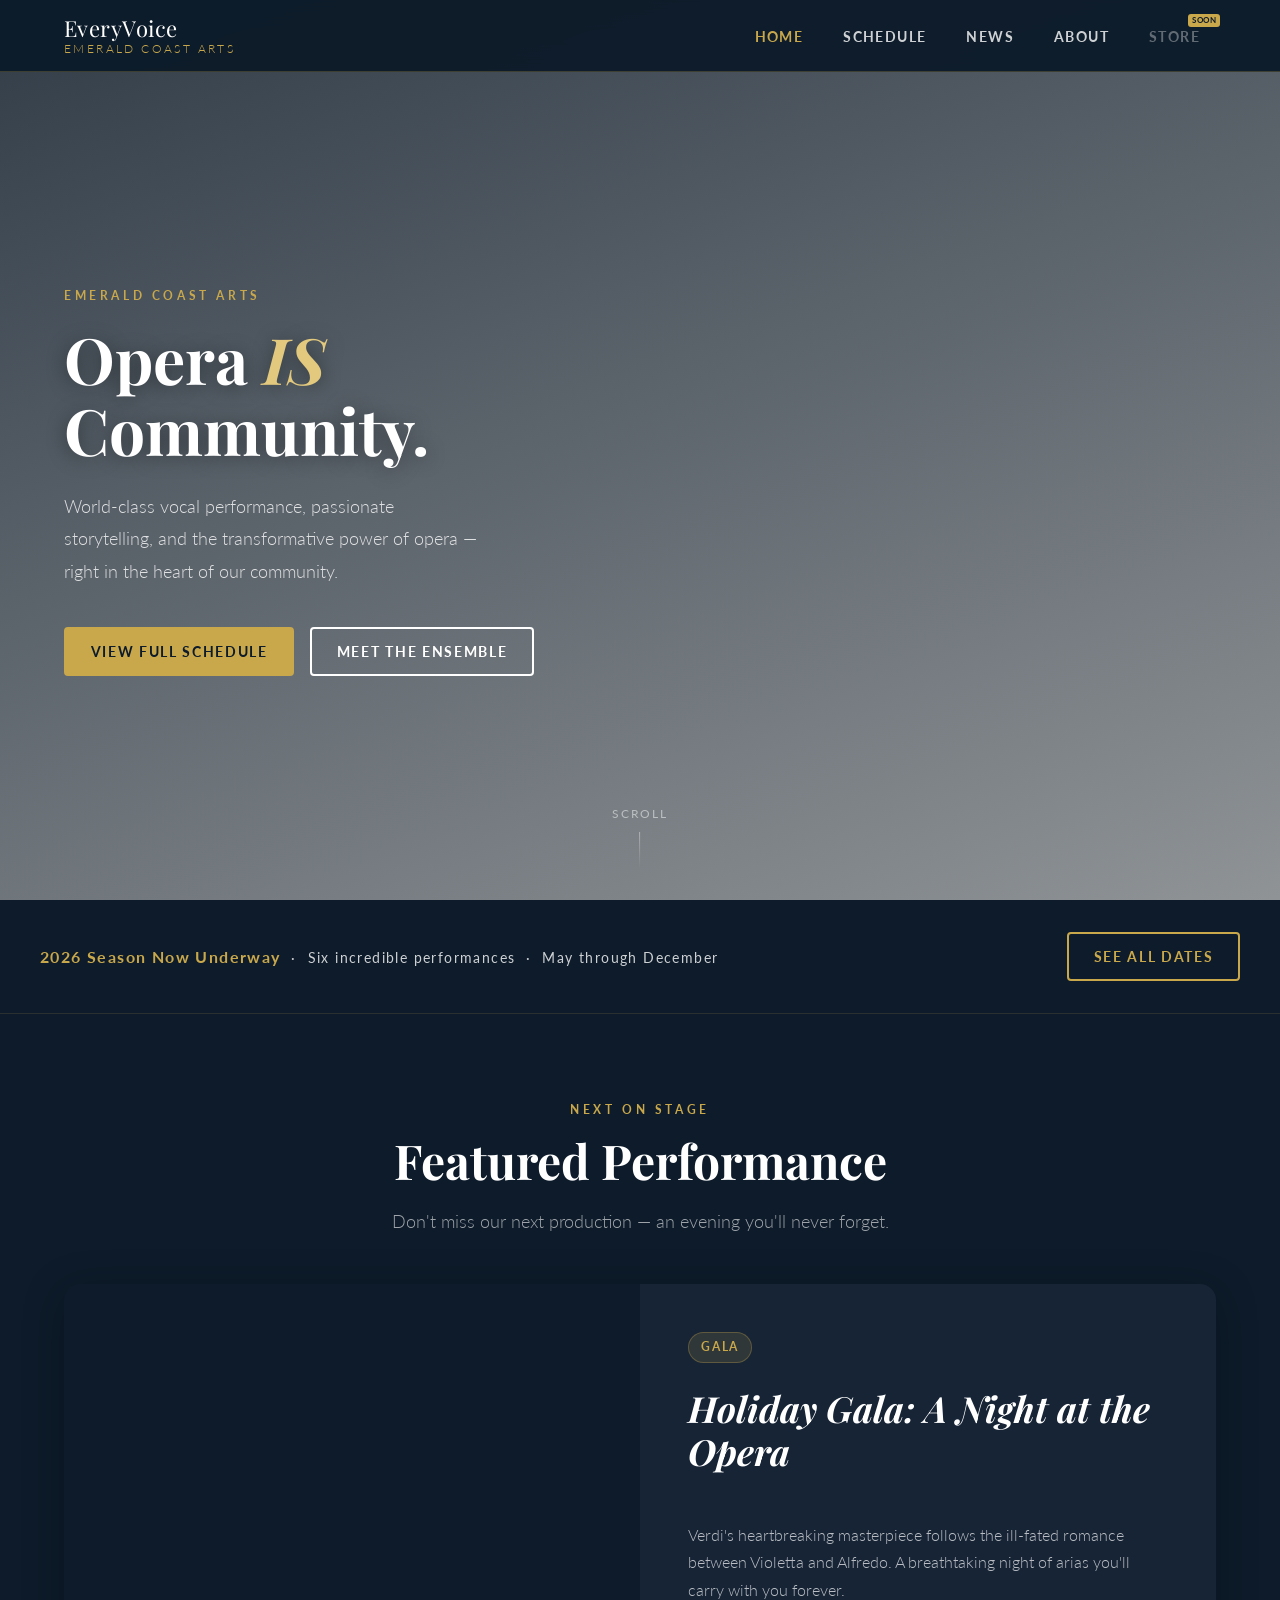
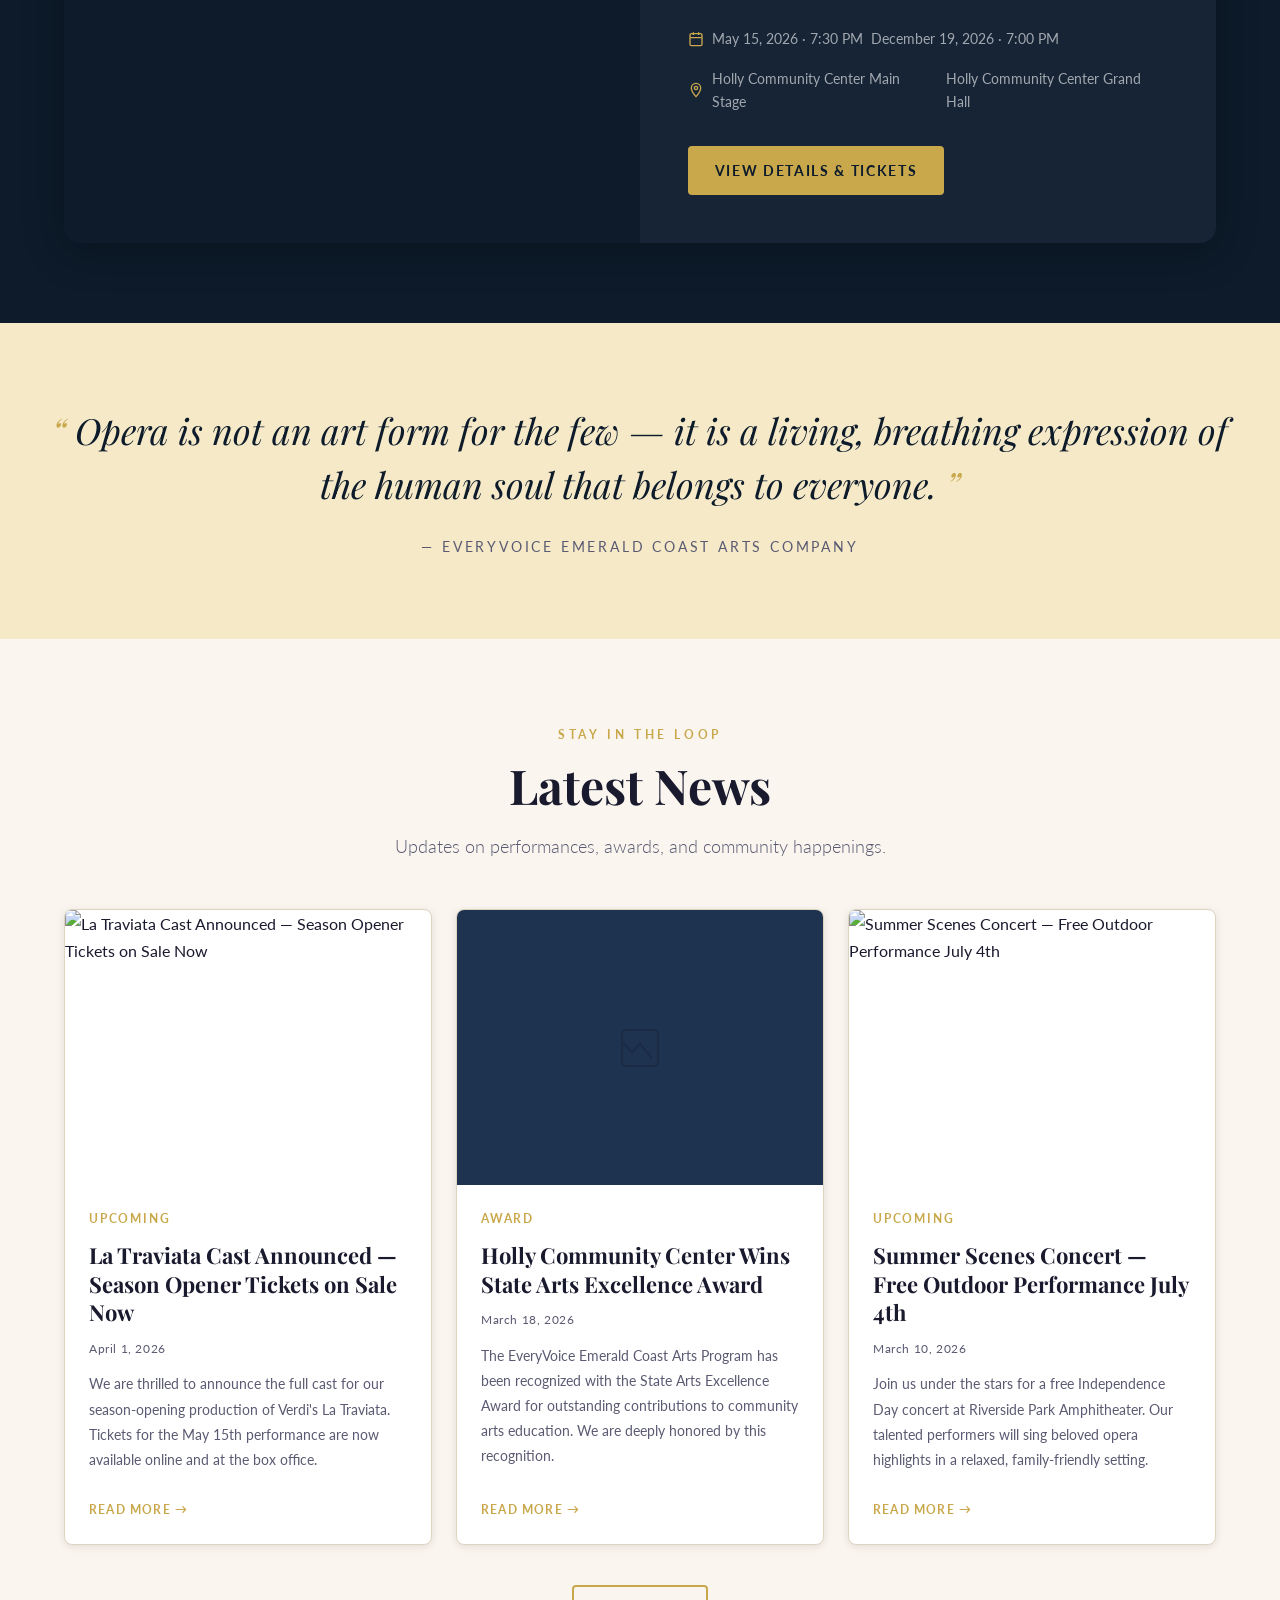
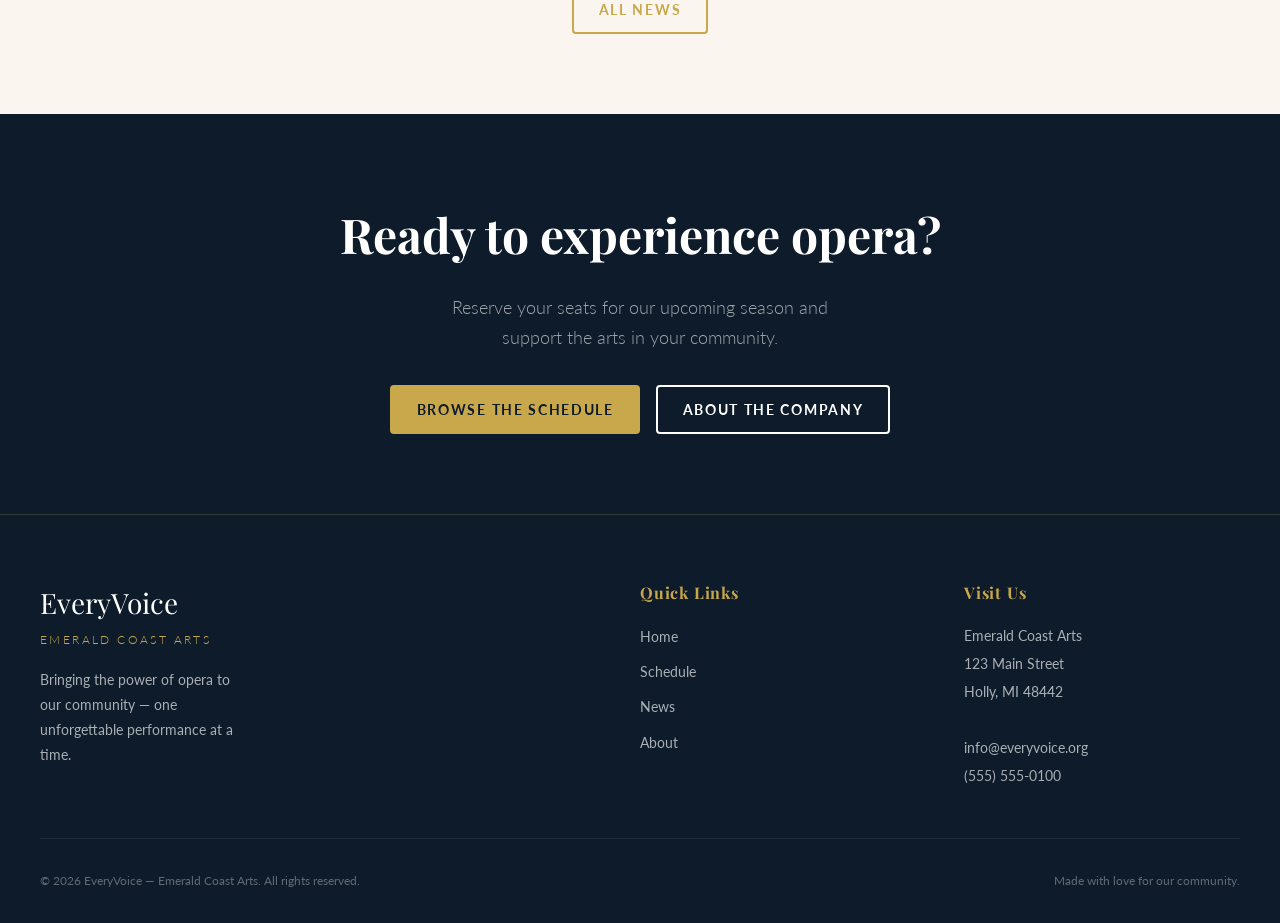
==== index.html @ 62fd3dc6 "Initial website" ====
<!DOCTYPE html>
<html lang="en">
<head>
  <meta charset="UTF-8">
  <meta name="viewport" content="width=device-width, initial-scale=1.0">
  <meta name="description" content="EveryVoice — bringing world-class opera and vocal performance to our community. See upcoming shows, news, and how to get involved.">
  <title>EveryVoice — Emerald Coast Arts</title>
  <link rel="stylesheet" href="css/style.css">
</head>
<body>

  <!-- ── Navigation ─────────────────────────────────────────── -->
  <nav class="site-nav" aria-label="Main navigation">
    <div class="nav-inner">
      <div class="nav-logo">
        <a href="index.html" aria-label="EveryVoice — Emerald Coast Arts — Home">
          <span class="logo-title">EveryVoice</span>
          <span class="logo-sub">Emerald Coast Arts</span>
        </a>
      </div>
      <button class="nav-toggle" aria-controls="primary-nav" aria-expanded="false" aria-label="Open navigation menu">
        <span></span><span></span><span></span>
      </button>
      <ul class="nav-links" id="primary-nav" role="list">
        <li><a href="index.html">Home</a></li>
        <li><a href="schedule.html">Schedule</a></li>
        <li><a href="news.html">News</a></li>
        <li><a href="about.html">About</a></li>
        <li><a href="store.html" class="coming-soon" aria-label="Store — Coming Soon" tabindex="-1" aria-disabled="true">Store</a></li>
      </ul>
    </div>
  </nav>

  <!-- ── Hero ───────────────────────────────────────────────── -->
  <section class="hero" aria-label="Welcome">
    <div class="hero-bg" role="img" aria-label="Dramatic opera performance on stage"></div>
    <div class="hero-content container">
      <span class="hero-eyebrow">Emerald Coast Arts</span>
      <h1 class="hero-title">Opera <em>IS</em> Community.</h1>
      <p class="hero-subtitle">
        World-class vocal performance, passionate storytelling, and the
        transformative power of opera — right in the heart of our community.
      </p>
      <div class="hero-actions">
        <a href="schedule.html" class="btn btn-primary">View Full Schedule</a>
        <a href="about.html" class="btn btn-outline">Meet the Ensemble</a>
      </div>
    </div>
    <div class="hero-scroll" aria-hidden="true">
      <span>Scroll</span>
    </div>
  </section>

  <!-- ── Season Strip ────────────────────────────────────────── -->
  <div class="season-strip" aria-label="Current season announcement">
    <div class="season-strip-inner">
      <p class="season-strip-text">
        <strong>2026 Season Now Underway</strong> &nbsp;·&nbsp;
        Six incredible performances &nbsp;·&nbsp; May through December
      </p>
      <a href="schedule.html" class="btn btn-outline-gold">See All Dates</a>
    </div>
  </div>

  <!-- ── Featured Upcoming Performance ──────────────────────── -->
  <section class="section section-dark" aria-labelledby="featured-heading">
    <div class="container">
      <div class="section-title-block">
        <span class="eyebrow">Next on Stage</span>
        <h2 id="featured-heading">Featured Performance</h2>
        <p>Don't miss our next production — an evening you'll never forget.</p>
      </div>

      <div class="featured-card" id="home-next-event">
        <div class="featured-card-img" role="img" aria-label="Opera performance photography"></div>
        <div class="featured-card-body">
          <span class="tag">Opera</span>
          <h3>La Traviata</h3>
          <p class="composer">by Giuseppe Verdi</p>
          <p>
            Verdi's heartbreaking masterpiece follows the ill-fated romance between
            Violetta and Alfredo. A breathtaking night of arias you'll carry with you forever.
          </p>
          <ul class="featured-meta" aria-label="Event details">
            <li class="featured-meta-item">
              <svg width="16" height="16" viewBox="0 0 24 24" fill="none" stroke="currentColor" stroke-width="2" aria-hidden="true"><rect x="3" y="4" width="18" height="18" rx="2"/><path d="M16 2v4M8 2v4M3 10h18"/></svg>
              <span>May 15, 2026 · 7:30 PM</span>
            </li>
            <li class="featured-meta-item">
              <svg width="16" height="16" viewBox="0 0 24 24" fill="none" stroke="currentColor" stroke-width="2" aria-hidden="true"><path d="M12 2C8.13 2 5 5.13 5 9c0 5.25 7 13 7 13s7-7.75 7-13c0-3.87-3.13-7-7-7z"/><circle cx="12" cy="9" r="2.5"/></svg>
              <span>Holly Community Center Main Stage</span>
            </li>
          </ul>
          <div style="margin-top: var(--sp-2);">
            <a href="schedule.html" class="btn btn-primary">View Details &amp; Tickets</a>
          </div>
        </div>
      </div>
    </div>
  </section>

  <!-- ── Mission ─────────────────────────────────────────────── -->
  <section class="mission" aria-labelledby="mission-heading">
    <h2 id="mission-heading" class="sr-only">Our Mission</h2>
    <blockquote>
      Opera is not an art form for the few — it is a living,
      breathing expression of the human soul that belongs to everyone.
    </blockquote>
    <cite>EveryVoice Emerald Coast Arts Company</cite>
  </section>

  <!-- ── Photo Gallery ───────────────────────────────────────── 
  <section class="gallery-strip" aria-labelledby="gallery-heading">
    <div class="container">
      <div class="section-title-block" style="margin-bottom: var(--sp-8);">
        <span class="eyebrow">On Stage &amp; Behind the Scenes</span>
        <h2 id="gallery-heading">Life in the Company</h2>
      </div>
      <div class="gallery-grid" aria-label="Photo gallery">
        <div class="g-main">
          <img src="assets/pictures/shutterstock_2295003825.jpg"
               alt="Opera performers on stage under dramatic lighting"
               loading="eager">
        </div>
        <div>
          <img src="assets/pictures/shutterstock_2499307679.jpg"
               alt="Close-up of an opera soprano in costume"
               loading="lazy">
        </div>
        <div>
          <img src="assets/pictures/shutterstock_2552284967.jpg"
               alt="Full company ensemble on stage"
               loading="lazy">
        </div>
        <div>
          <img src="assets/pictures/shutterstock_2705248725.jpg"
               alt="Backstage preparation before a performance"
               loading="lazy">
        </div>
        <div>
          <img src="assets/pictures/shutterstock_2710857497.jpg"
               alt="Conductor leading the orchestra"
               loading="lazy">
        </div>
      </div>
    </div>
  </section> -->

  <!-- ── Latest News ────────────────────────────────────────── -->
  <section class="section" aria-labelledby="news-heading">
    <div class="container">
      <div class="section-title-block">
        <span class="eyebrow">Stay in the Loop</span>
        <h2 id="news-heading">Latest News</h2>
        <p>Updates on performances, awards, and community happenings.</p>
      </div>
      <div class="card-grid" id="home-news-grid" aria-label="Recent news articles">
        <!-- Populated by JS from data/news.json -->
        <div class="skeleton skeleton-row" aria-hidden="true"></div>
        <div class="skeleton skeleton-row" aria-hidden="true"></div>
        <div class="skeleton skeleton-row" aria-hidden="true"></div>
      </div>
      <div style="text-align:center; margin-top: var(--sp-10);">
        <a href="news.html" class="btn btn-outline-gold">All News</a>
      </div>
    </div>
  </section>

  <!-- ── CTA Banner ─────────────────────────────────────────── -->
  <section style="
    background: var(--clr-navy);
    padding: var(--sp-20) var(--sp-6);
    text-align: center;
  " aria-labelledby="cta-heading">
    <h2 id="cta-heading" style="
      font-family: var(--font-serif);
      font-size: clamp(var(--fs-2xl), 4vw, var(--fs-4xl));
      color: var(--clr-white); margin-bottom: var(--sp-4);
    ">Ready to experience opera?</h2>
    <p style="
      color: rgba(255,255,255,.6); font-size: var(--fs-lg); font-weight: 300;
      margin-bottom: var(--sp-8); max-width: 42ch; margin-inline: auto;
    ">
      Reserve your seats for our upcoming season and support the arts in your community.
    </p>
    <div style="display:flex; gap: var(--sp-4); justify-content: center; flex-wrap: wrap;">
      <a href="schedule.html" class="btn btn-primary">Browse the Schedule</a>
      <a href="about.html" class="btn btn-outline">About the Company</a>
    </div>
  </section>

  <!-- ── Footer ────────────────────────────────────────────── -->
  <footer class="site-footer" aria-label="Site footer">
    <div class="footer-grid">
      <div class="footer-brand">
        <span class="logo-title">EveryVoice</span>
        <span class="logo-sub">Emerald Coast Arts</span>
        <p>Bringing the power of opera to our community — one unforgettable performance at a time.</p>
      </div>
      <div class="footer-col">
        <h4>Quick Links</h4>
        <ul>
          <li><a href="index.html">Home</a></li>
          <li><a href="schedule.html">Schedule</a></li>
          <li><a href="news.html">News</a></li>
          <li><a href="about.html">About</a></li>
        </ul>
      </div>
      <div class="footer-col">
        <h4>Visit Us</h4>
        <address>
          Emerald Coast Arts<br>
          123 Main Street<br>
          Holly, MI 48442<br><br>
          <a href="mailto:info@everyvoice.org">info@everyvoice.org</a><br>
          <a href="tel:+15555550100">(555) 555-0100</a>
        </address>
      </div>
    </div>
    <div class="footer-bottom">
      <p>&copy; <span id="footer-year">2026</span> EveryVoice — Emerald Coast Arts. All rights reserved.</p>
      <p>Made with love for our community.</p>
    </div>
  </footer>

  <script src="js/main.js"></script>
  <script>
    // Update footer year dynamically
    document.getElementById('footer-year').textContent = new Date().getFullYear();
    // Load live data into home page sections
    loadHomePreview();
  </script>
</body>
</html>
---- css/style.css ----
/* ============================================================
   EveryVoice Emerald Coast Arts — DESIGN SYSTEM
   Palette: Deep Navy · Antique Gold · Warm Cream · Off-White
   Typography: Playfair Display (serif headings) + Lato (body)
   ============================================================ */

/* ── Google Fonts ─────────────────────────────────────────── */
@import url('https://fonts.googleapis.com/css2?family=Playfair+Display:ital,wght@0,400;0,600;0,700;1,400;1,600&family=Lato:wght@300;400;700&display=swap');

/* ── CSS Custom Properties (Design Tokens) ─────────────────── */
:root {
  /* Colors */
  --clr-navy:        #0d1b2a;
  --clr-navy-mid:    #162436;
  --clr-navy-light:  #1e3350;
  --clr-gold:        #c9a84c;
  --clr-gold-light:  #e2c97e;
  --clr-gold-pale:   #f5e9c8;
  --clr-cream:       #faf6ef;
  --clr-white:       #ffffff;
  --clr-text:        #1a1a2e;
  --clr-text-muted:  #5a5a72;
  --clr-border:      #ddd4bf;
  --clr-overlay:     rgba(13, 27, 42, 0.72);

  /* Gradients */
  --grad-hero: linear-gradient(160deg, rgba(13,27,42,0.85) 0%, rgba(13,27,42,0.45) 100%);
  --grad-gold:  linear-gradient(90deg, var(--clr-gold) 0%, var(--clr-gold-light) 100%);

  /* Typography */
  --font-serif: 'Playfair Display', Georgia, serif;
  --font-sans:  'Lato', system-ui, sans-serif;

  /* Scale */
  --fs-xs:   0.75rem;
  --fs-sm:   0.875rem;
  --fs-base: 1rem;
  --fs-lg:   1.125rem;
  --fs-xl:   1.375rem;
  --fs-2xl:  1.75rem;
  --fs-3xl:  2.25rem;
  --fs-4xl:  3rem;
  --fs-5xl:  4rem;

  /* Spacing */
  --sp-1:  0.25rem;
  --sp-2:  0.5rem;
  --sp-3:  0.75rem;
  --sp-4:  1rem;
  --sp-6:  1.5rem;
  --sp-8:  2rem;
  --sp-10: 2.5rem;
  --sp-12: 3rem;
  --sp-16: 4rem;
  --sp-20: 5rem;
  --sp-24: 6rem;

  /* Layout */
  --max-w:         1200px;
  --nav-h:         72px;
  --radius-sm:     4px;
  --radius-md:     8px;
  --radius-lg:     16px;
  --shadow-sm:     0 2px 8px rgba(0,0,0,.10);
  --shadow-md:     0 4px 20px rgba(0,0,0,.18);
  --shadow-lg:     0 8px 40px rgba(0,0,0,.28);
  --transition:    0.25s ease;
}

/* ── Reset ─────────────────────────────────────────────────── */
*, *::before, *::after { box-sizing: border-box; margin: 0; padding: 0; }
html { scroll-behavior: smooth; font-size: 16px; }
body {
  font-family: var(--font-sans);
  background: var(--clr-cream);
  color: var(--clr-text);
  line-height: 1.7;
}
img { display: block; max-width: 100%; height: auto; }
a { color: inherit; text-decoration: none; }
ul { list-style: none; }

/* ── Utility ────────────────────────────────────────────────── */
.container {
  width: 100%;
  max-width: var(--max-w);
  margin-inline: auto;
  padding-inline: var(--sp-6);
}
.sr-only {
  position: absolute; width: 1px; height: 1px;
  padding: 0; margin: -1px; overflow: hidden;
  clip: rect(0,0,0,0); white-space: nowrap; border: 0;
}
.visually-hidden {
  position: absolute; width: 1px; height: 1px;
  padding: 0; margin: -1px; overflow: hidden;
  clip: rect(0,0,0,0); white-space: nowrap; border: 0;
}

/* ── Section Divider ────────────────────────────────────────── */
.divider {
  display: flex; align-items: center; gap: var(--sp-4);
  margin-block: var(--sp-8);
  color: var(--clr-gold);
}
.divider::before, .divider::after {
  content: ''; flex: 1; height: 1px;
  background: linear-gradient(90deg, transparent, var(--clr-gold), transparent);
}
.divider span { font-size: var(--fs-lg); }

/* ── Page Title Banner ──────────────────────────────────────── */
.page-banner {
  background: var(--clr-navy);
  padding: calc(var(--nav-h) + var(--sp-12)) var(--sp-6) var(--sp-12);
  text-align: center;
  position: relative;
  overflow: hidden;
}
.page-banner::before {
  content: '';
  position: absolute; inset: 0;
  background: 
    radial-gradient(ellipse at 20% 50%, rgba(201,168,76,0.12) 0%, transparent 60%),
    radial-gradient(ellipse at 80% 50%, rgba(201,168,76,0.08) 0%, transparent 60%);
  pointer-events: none;
}
.page-banner h1 {
  font-family: var(--font-serif);
  font-size: clamp(var(--fs-3xl), 5vw, var(--fs-5xl));
  color: var(--clr-white);
  letter-spacing: 0.04em;
  position: relative;
}
.page-banner h1 span {
  display: block;
  font-size: var(--fs-sm);
  font-family: var(--font-sans);
  font-weight: 300;
  letter-spacing: 0.25em;
  text-transform: uppercase;
  color: var(--clr-gold);
  margin-bottom: var(--sp-2);
}
.page-banner p {
  color: rgba(255,255,255,.7);
  font-size: var(--fs-lg);
  margin-top: var(--sp-4);
  font-weight: 300;
  position: relative;
}

/* ============================================================
   NAVIGATION
   ============================================================ */
.site-nav {
  position: fixed; top: 0; left: 0; right: 0; z-index: 1000;
  height: var(--nav-h);
  background: rgba(13, 27, 42, 0.97);
  backdrop-filter: blur(12px);
  border-bottom: 1px solid rgba(201,168,76,.25);
  display: flex; align-items: center;
  transition: box-shadow var(--transition);
}
.site-nav.scrolled { box-shadow: var(--shadow-md); }

.nav-inner {
  display: flex; align-items: center; justify-content: space-between;
  width: 100%; max-width: var(--max-w); margin-inline: auto;
  padding-inline: var(--sp-6);
}

.nav-logo a {
  display: flex; flex-direction: column; line-height: 1.2;
  text-decoration: none;
}
.nav-logo .logo-title {
  font-family: var(--font-serif);
  font-size: var(--fs-xl);
  color: var(--clr-white);
  letter-spacing: 0.02em;
}
.nav-logo .logo-sub {
  font-size: var(--fs-xs);
  letter-spacing: 0.2em;
  text-transform: uppercase;
  color: var(--clr-gold);
  font-weight: 300;
}

.nav-links {
  display: flex; align-items: center; gap: var(--sp-2);
}
.nav-links a {
  font-size: var(--fs-sm);
  letter-spacing: 0.1em;
  text-transform: uppercase;
  font-weight: 700;
  color: rgba(255,255,255,.8);
  padding: var(--sp-2) var(--sp-4);
  border-radius: var(--radius-sm);
  transition: color var(--transition), background var(--transition);
}
.nav-links a:hover { color: var(--clr-gold); background: rgba(201,168,76,.08); }
.nav-links a.active { color: var(--clr-gold); }
.nav-links a.coming-soon {
  color: rgba(255,255,255,.35);
  cursor: default;
  pointer-events: none;
  position: relative;
}
.nav-links a.coming-soon::after {
  content: 'Soon';
  position: absolute; top: -6px; right: -4px;
  background: var(--clr-gold);
  color: var(--clr-navy);
  font-size: 8px; font-weight: 700;
  letter-spacing: 0.05em;
  padding: 1px 4px;
  border-radius: 3px;
  line-height: 1.4;
}

/* Hamburger */
.nav-toggle {
  display: none;
  flex-direction: column; justify-content: center; align-items: center;
  gap: 5px; width: 40px; height: 40px;
  background: none; border: none; cursor: pointer;
  padding: var(--sp-2);
}
.nav-toggle span {
  display: block; width: 24px; height: 2px;
  background: var(--clr-white);
  border-radius: 2px;
  transition: transform var(--transition), opacity var(--transition);
}
.nav-toggle.open span:nth-child(1) { transform: translateY(7px) rotate(45deg); }
.nav-toggle.open span:nth-child(2) { opacity: 0; }
.nav-toggle.open span:nth-child(3) { transform: translateY(-7px) rotate(-45deg); }

/* Mobile Nav */
@media (max-width: 768px) {
  .nav-toggle { display: flex; }
  .nav-links {
    position: fixed; top: var(--nav-h); left: 0; right: 0;
    flex-direction: column; align-items: stretch; gap: 0;
    background: var(--clr-navy);
    border-top: 1px solid rgba(201,168,76,.2);
    padding: var(--sp-4) var(--sp-6) var(--sp-8);
    transform: translateY(-110%);
    transition: transform var(--transition);
  }
  .nav-links.open { transform: translateY(0); }
  .nav-links a {
    padding: var(--sp-4) var(--sp-2);
    border-bottom: 1px solid rgba(255,255,255,.06);
    font-size: var(--fs-base);
  }
  .nav-links a.coming-soon { pointer-events: none; }
}

/* ============================================================
   BUTTONS
   ============================================================ */
.btn {
  display: inline-flex; align-items: center; justify-content: center;
  gap: var(--sp-2);
  font-family: var(--font-sans);
  font-size: var(--fs-sm);
  font-weight: 700;
  letter-spacing: 0.12em;
  text-transform: uppercase;
  padding: 0.75em 1.75em;
  border-radius: var(--radius-sm);
  border: 2px solid transparent;
  cursor: pointer;
  transition: background var(--transition), color var(--transition),
              border-color var(--transition), box-shadow var(--transition),
              transform var(--transition);
  text-decoration: none;
}
.btn:hover { transform: translateY(-2px); }

.btn-primary {
  background: var(--clr-gold);
  color: var(--clr-navy);
  border-color: var(--clr-gold);
}
.btn-primary:hover {
  background: var(--clr-gold-light);
  border-color: var(--clr-gold-light);
  box-shadow: 0 4px 16px rgba(201,168,76,.4);
}

.btn-outline {
  background: transparent;
  color: var(--clr-white);
  border-color: var(--clr-white);
}
.btn-outline:hover {
  background: var(--clr-white);
  color: var(--clr-navy);
}

.btn-outline-gold {
  background: transparent;
  color: var(--clr-gold);
  border-color: var(--clr-gold);
}
.btn-outline-gold:hover {
  background: var(--clr-gold);
  color: var(--clr-navy);
  box-shadow: 0 4px 16px rgba(201,168,76,.3);
}

/* ============================================================
   FOOTER
   ============================================================ */
.site-footer {
  background: var(--clr-navy);
  color: rgba(255,255,255,.65);
  padding: var(--sp-16) var(--sp-6) var(--sp-8);
  border-top: 1px solid rgba(201,168,76,.2);
}
.footer-grid {
  display: grid;
  grid-template-columns: 2fr 1fr 1fr;
  gap: var(--sp-12);
  max-width: var(--max-w);
  margin-inline: auto;
}
.footer-brand .logo-title {
  font-family: var(--font-serif);
  font-size: var(--fs-2xl);
  color: var(--clr-white);
  display: block;
  margin-bottom: var(--sp-1);
}
.footer-brand .logo-sub {
  font-size: var(--fs-xs);
  letter-spacing: 0.2em;
  text-transform: uppercase;
  color: var(--clr-gold);
  display: block;
  margin-bottom: var(--sp-4);
  font-weight: 300;
}
.footer-brand p { font-size: var(--fs-sm); line-height: 1.8; max-width: 26ch; }

.footer-col h4 {
  font-family: var(--font-serif);
  color: var(--clr-gold);
  font-size: var(--fs-base);
  margin-bottom: var(--sp-4);
  letter-spacing: 0.05em;
}
.footer-col ul li { margin-bottom: var(--sp-2); }
.footer-col ul a { font-size: var(--fs-sm); transition: color var(--transition); }
.footer-col ul a:hover { color: var(--clr-gold); }
.footer-col address { font-style: normal; font-size: var(--fs-sm); line-height: 2; }

.footer-bottom {
  max-width: var(--max-w); margin-inline: auto;
  padding-top: var(--sp-8); margin-top: var(--sp-12);
  border-top: 1px solid rgba(255,255,255,.08);
  display: flex; justify-content: space-between; align-items: center;
  flex-wrap: wrap; gap: var(--sp-4);
  font-size: var(--fs-xs); color: rgba(255,255,255,.35);
}

@media (max-width: 768px) {
  .footer-grid { grid-template-columns: 1fr; gap: var(--sp-8); }
  .footer-bottom { flex-direction: column; text-align: center; }
}

/* ============================================================
   HOME — HERO
   ============================================================ */
.hero {
  position: relative; min-height: 100vh;
  display: flex; align-items: center;
  overflow: hidden;
}
.hero-bg {
  position: absolute; inset: 0;
  background-image: url('../assets/pictures/shutterstock_2295003825.jpg');
  background-size: cover; background-position: center top;
  transform: scale(1.04);
  transition: transform 8s ease;
}
.hero-bg::after {
  content: '';
  position: absolute; inset: 0;
  background: var(--grad-hero);
}
.hero.loaded .hero-bg { transform: scale(1); }

.hero-content {
  position: relative; z-index: 1;
  max-width: var(--max-w); margin-inline: auto;
  padding: calc(var(--nav-h) + var(--sp-12)) var(--sp-6) var(--sp-16);
  width: 100%;
}
.hero-eyebrow {
  display: inline-block;
  font-size: var(--fs-xs);
  letter-spacing: 0.3em;
  text-transform: uppercase;
  color: var(--clr-gold);
  font-weight: 700;
  margin-bottom: var(--sp-4);
}
.hero-title {
  font-family: var(--font-serif);
  font-size: clamp(var(--fs-3xl), 7vw, var(--fs-5xl));
  color: var(--clr-white);
  line-height: 1.12;
  max-width: 14ch;
  margin-bottom: var(--sp-6);
  text-shadow: 0 2px 20px rgba(0,0,0,.4);
}
.hero-title em { color: var(--clr-gold-light); font-style: italic; }
.hero-subtitle {
  color: rgba(255,255,255,.8);
  font-size: var(--fs-lg);
  font-weight: 300;
  max-width: 42ch;
  margin-bottom: var(--sp-10);
  line-height: 1.8;
}
.hero-actions { display: flex; gap: var(--sp-4); flex-wrap: wrap; }

.hero-scroll {
  position: absolute; bottom: var(--sp-8); left: 50%;
  transform: translateX(-50%);
  display: flex; flex-direction: column; align-items: center; gap: var(--sp-2);
  color: rgba(255,255,255,.5);
  font-size: var(--fs-xs); letter-spacing: 0.15em; text-transform: uppercase;
  animation: nudge 2.4s ease-in-out infinite;
  z-index: 1;
}
.hero-scroll::after {
  content: ''; display: block;
  width: 1px; height: 36px;
  background: linear-gradient(to bottom, rgba(255,255,255,.4), transparent);
}
@keyframes nudge {
  0%, 100% { transform: translateX(-50%) translateY(0); }
  50% { transform: translateX(-50%) translateY(6px); }
}

/* ── Season Highlight Strip ─────────────────────────────────── */
.season-strip {
  background: var(--clr-navy);
  padding: var(--sp-8) var(--sp-6);
  border-bottom: 1px solid rgba(201,168,76,.15);
}
.season-strip-inner {
  max-width: var(--max-w); margin-inline: auto;
  display: flex; align-items: center; justify-content: space-between;
  gap: var(--sp-6); flex-wrap: wrap;
}
.season-strip-text {
  color: rgba(255,255,255,.8);
  font-size: var(--fs-sm); letter-spacing: 0.1em;
}
.season-strip-text strong { color: var(--clr-gold); font-size: var(--fs-base); }

/* ── Featured Performance Section ────────────────────────────── */
.section { padding: var(--sp-20) var(--sp-6); }
.section-dark {
  background: var(--clr-navy);
  color: var(--clr-white);
}
.section-title-block { text-align: center; margin-bottom: var(--sp-12); }
.section-title-block .eyebrow {
  display: inline-block;
  font-size: var(--fs-xs); letter-spacing: 0.3em; text-transform: uppercase;
  color: var(--clr-gold); font-weight: 700; margin-bottom: var(--sp-3);
}
.section-title-block h2 {
  font-family: var(--font-serif);
  font-size: clamp(var(--fs-2xl), 4vw, var(--fs-4xl));
  line-height: 1.2; margin-bottom: var(--sp-4);
}
.section-title-block p {
  font-size: var(--fs-lg); color: var(--clr-text-muted);
  max-width: 50ch; margin-inline: auto; font-weight: 300;
}
.section-dark .section-title-block p { color: rgba(255,255,255,.6); }

/* Featured Card */
.featured-card {
  max-width: var(--max-w); margin-inline: auto;
  display: grid; grid-template-columns: 1fr 1fr; gap: 0;
  border-radius: var(--radius-lg); overflow: hidden;
  box-shadow: var(--shadow-lg);
}
.featured-card-img {
  position: relative; min-height: 500px;
  background-image: url('../assets/pictures/shutterstock_2552284967.jpg');
  background-size: cover; background-position: center;
}
.featured-card-img::after {
  content: ''; position: absolute; inset: 0;
  background: linear-gradient(to right, transparent 60%, var(--clr-navy));
}
.featured-card-body {
  background: var(--clr-navy-mid);
  padding: var(--sp-12);
  display: flex; flex-direction: column; justify-content: center;
  gap: var(--sp-6);
}
.featured-card-body .tag {
  display: inline-block;
  background: rgba(201,168,76,.15); color: var(--clr-gold);
  font-size: var(--fs-xs); letter-spacing: 0.15em; text-transform: uppercase;
  font-weight: 700; padding: 4px 12px; border-radius: 40px;
  border: 1px solid rgba(201,168,76,.3);
  width: fit-content;
}
.featured-card-body h3 {
  font-family: var(--font-serif);
  font-size: var(--fs-3xl); color: var(--clr-white);
  font-style: italic; line-height: 1.2;
}
.featured-card-body .composer {
  font-size: var(--fs-sm); color: var(--clr-gold-light);
  letter-spacing: 0.1em; text-transform: uppercase;
}
.featured-card-body p { color: rgba(255,255,255,.7); font-weight: 300; }
.featured-meta {
  display: flex; flex-wrap: wrap; gap: var(--sp-4);
}
.featured-meta-item {
  display: flex; align-items: center; gap: var(--sp-2);
  font-size: var(--fs-sm); color: rgba(255,255,255,.6);
}
.featured-meta-item svg { color: var(--clr-gold); flex-shrink: 0; }

@media (max-width: 900px) {
  .featured-card { grid-template-columns: 1fr; }
  .featured-card-img { min-height: 280px; }
  .featured-card-img::after {
    background: linear-gradient(to bottom, transparent 60%, var(--clr-navy));
  }
  .featured-card-body { padding: var(--sp-8); }
}

/* ── Three-up Card Grid ─────────────────────────────────────── */
.card-grid {
  max-width: var(--max-w); margin-inline: auto;
  display: grid; grid-template-columns: repeat(3, 1fr); gap: var(--sp-6);
}
@media (max-width: 900px)  { .card-grid { grid-template-columns: 1fr 1fr; } }
@media (max-width: 600px)  { .card-grid { grid-template-columns: 1fr; } }

.card {
  background: var(--clr-white);
  border-radius: var(--radius-md);
  overflow: hidden;
  box-shadow: var(--shadow-sm);
  border: 1px solid var(--clr-border);
  display: flex; flex-direction: column;
  transition: transform var(--transition), box-shadow var(--transition);
}
.card:hover { transform: translateY(-4px); box-shadow: var(--shadow-md); }

.card-img {
  width: 100%; aspect-ratio: 4/3;
  object-fit: cover;
}

.card-img-placeholder {
  width: 100%; aspect-ratio: 4/3;
  background: var(--clr-navy-light);
  display: flex; align-items: center; justify-content: center;
}
.card-img-placeholder svg { opacity: .3; }

.card-body {
  padding: var(--sp-6);
  flex: 1; display: flex; flex-direction: column; gap: var(--sp-3);
}
.card-tag {
  font-size: var(--fs-xs); letter-spacing: 0.15em; text-transform: uppercase;
  color: var(--clr-gold); font-weight: 700;
}
.card-tag.tag-community { color: #5a9bd5; }
.card-tag.tag-award     { color: #b07cc6; }

.card-title {
  font-family: var(--font-serif);
  font-size: var(--fs-xl); color: var(--clr-text); line-height: 1.3;
}
.card-meta {
  font-size: var(--fs-xs); color: var(--clr-text-muted);
  letter-spacing: 0.05em;
}
.card-excerpt {
  font-size: var(--fs-sm); color: var(--clr-text-muted);
  line-height: 1.8; flex: 1;
}
.card-link {
  margin-top: auto; padding-top: var(--sp-4);
  font-size: var(--fs-xs); font-weight: 700; letter-spacing: 0.1em;
  text-transform: uppercase; color: var(--clr-gold);
  display: flex; align-items: center; gap: 6px;
  transition: gap var(--transition);
}
.card:hover .card-link { gap: 10px; }

/* Dark card variant (for schedule page) */
.card-dark {
  background: var(--clr-navy-mid);
  border-color: rgba(201,168,76,.15);
  color: var(--clr-white);
}
.card-dark .card-title { color: var(--clr-white); }
.card-dark .card-meta  { color: rgba(255,255,255,.5); }
.card-dark .card-excerpt { color: rgba(255,255,255,.65); }

/* ── Mission Statement ──────────────────────────────────────── */
.mission {
  padding: var(--sp-20) var(--sp-6);
  background: var(--clr-gold-pale);
  text-align: center;
}
.mission blockquote {
  max-width: 60ch; margin-inline: auto;
  font-family: var(--font-serif);
  font-size: clamp(var(--fs-xl), 3vw, var(--fs-3xl));
  font-style: italic;
  color: var(--clr-navy);
  line-height: 1.5;
}
.mission blockquote::before,
.mission blockquote::after { content: '\201C'; color: var(--clr-gold); }
.mission blockquote::after  { content: '\201D'; }
.mission cite {
  display: block; margin-top: var(--sp-6);
  font-style: normal; font-size: var(--fs-sm);
  letter-spacing: 0.2em; text-transform: uppercase;
  color: var(--clr-text-muted);
}
.mission cite::before { content: '— '; }

/* ── Gallery Strip (Home) ────────────────────────────────────── */
.gallery-strip {
  padding: var(--sp-20) var(--sp-6);
  background: var(--clr-white);
}
.gallery-grid {
  max-width: var(--max-w); margin-inline: auto;
  display: grid;
  grid-template-columns: 2fr 1fr 1fr;
  grid-template-rows: repeat(2, 200px);
  gap: var(--sp-3);
  border-radius: var(--radius-md); overflow: hidden;
}
.gallery-grid img {
  width: 100%; height: 100%; object-fit: cover;
  transition: transform 0.6s ease;
}
.gallery-grid .g-main { grid-row: 1 / 3; }
.gallery-grid div { overflow: hidden; }
.gallery-grid div:hover img { transform: scale(1.06); }

@media (max-width: 768px) {
  .gallery-grid { grid-template-columns: 1fr 1fr; grid-template-rows: auto; }
  .gallery-grid .g-main { grid-row: auto; }
}

/* ============================================================
   SCHEDULE PAGE
   ============================================================ */
.schedule-filters {
  max-width: var(--max-w); margin-inline: auto;
  display: flex; gap: var(--sp-3); flex-wrap: wrap;
  padding: var(--sp-8) var(--sp-6) 0;
}
.filter-btn {
  padding: var(--sp-2) var(--sp-4);
  border: 1px solid var(--clr-border);
  border-radius: 40px;
  background: transparent;
  font-family: var(--font-sans);
  font-size: var(--fs-sm); font-weight: 700;
  letter-spacing: 0.08em; text-transform: uppercase;
  cursor: pointer;
  color: var(--clr-text-muted);
  transition: all var(--transition);
}
.filter-btn.active,
.filter-btn:hover {
  background: var(--clr-gold);
  border-color: var(--clr-gold);
  color: var(--clr-navy);
}

.event-list {
  max-width: var(--max-w); margin-inline: auto;
  padding: var(--sp-8) var(--sp-6) var(--sp-20);
  display: flex; flex-direction: column; gap: var(--sp-6);
}

.event-row {
  display: grid;
  grid-template-columns: 120px 1fr auto;
  gap: var(--sp-6);
  background: var(--clr-white);
  border-radius: var(--radius-md);
  border: 1px solid var(--clr-border);
  overflow: hidden;
  box-shadow: var(--shadow-sm);
  transition: transform var(--transition), box-shadow var(--transition);
}
.event-row:hover { transform: translateY(-2px); box-shadow: var(--shadow-md); }

.event-date-block {
  background: var(--clr-navy);
  display: flex; flex-direction: column;
  align-items: center; justify-content: center;
  padding: var(--sp-4);
  flex-shrink: 0;
}
.event-date-block .month {
  font-size: var(--fs-xs); letter-spacing: 0.2em;
  text-transform: uppercase; color: var(--clr-gold);
  font-weight: 700;
}
.event-date-block .day {
  font-family: var(--font-serif);
  font-size: var(--fs-4xl); color: var(--clr-white);
  line-height: 1;
}
.event-date-block .year {
  font-size: var(--fs-xs); color: rgba(255,255,255,.4);
}

.event-info {
  padding: var(--sp-6) var(--sp-4) var(--sp-6) 0;
  display: flex; flex-direction: column; justify-content: center; gap: var(--sp-2);
}
.event-info .tag {
  font-size: var(--fs-xs); letter-spacing: 0.15em; text-transform: uppercase;
  color: var(--clr-gold); font-weight: 700; width: fit-content;
}
.event-info h3 {
  font-family: var(--font-serif); font-size: var(--fs-xl);
  font-style: italic; line-height: 1.3; color: var(--clr-text);
}
.event-info .composer { font-size: var(--fs-sm); color: var(--clr-text-muted); }
.event-info .event-details {
  display: flex; flex-wrap: wrap; gap: var(--sp-4);
  font-size: var(--fs-sm); color: var(--clr-text-muted);
}
.event-info .event-details span { display: flex; align-items: center; gap: 4px; }

.event-action {
  display: flex; align-items: center; justify-content: center;
  padding: var(--sp-6);
  flex-shrink: 0;
}

@media (max-width: 700px) {
  .event-row {
    grid-template-columns: 80px 1fr;
    grid-template-rows: auto auto;
  }
  .event-date-block { grid-row: 1 / 3; }
  .event-info { padding: var(--sp-4) var(--sp-4) 0 0; }
  .event-action {
    grid-column: 2; justify-content: flex-start;
    padding: 0 var(--sp-4) var(--sp-4) 0;
  }
}

/* Past events */
.event-row.past { opacity: .55; }
.event-row.past .event-date-block { background: var(--clr-text-muted); }

/* No events message */
.no-events {
  text-align: center; padding: var(--sp-16);
  color: var(--clr-text-muted); font-style: italic;
}

/* ============================================================
   NEWS PAGE
   ============================================================ */
.news-layout {
  max-width: var(--max-w); margin-inline: auto;
  padding: var(--sp-12) var(--sp-6) var(--sp-20);
  display: grid;
  grid-template-columns: 1fr 320px;
  gap: var(--sp-10);
  align-items: start;
}
@media (max-width: 1024px) {
  .news-layout { grid-template-columns: 1fr; }
}

.news-featured {
  grid-column: 1;
  background: var(--clr-white);
  border-radius: var(--radius-md);
  overflow: hidden;
  box-shadow: var(--shadow-sm);
  border: 1px solid var(--clr-border);
  margin-bottom: var(--sp-8);
}
.news-featured img {
  width: 100%; height: 380px; object-fit: cover;
}
.news-featured-body { padding: var(--sp-8); }
.news-featured-body .tag {
  font-size: var(--fs-xs); letter-spacing: 0.15em; text-transform: uppercase;
  color: var(--clr-gold); font-weight: 700; margin-bottom: var(--sp-4);
  display: block;
}
.news-featured-body h2 {
  font-family: var(--font-serif); font-size: var(--fs-3xl);
  line-height: 1.25; margin-bottom: var(--sp-4);
}
.news-featured-body .meta {
  font-size: var(--fs-xs); color: var(--clr-text-muted);
  letter-spacing: 0.08em; margin-bottom: var(--sp-4);
}
.news-featured-body p { color: var(--clr-text-muted); line-height: 1.9; }

.news-grid {
  display: grid; gap: var(--sp-6);
  grid-template-columns: 1fr 1fr;
}
@media (max-width: 700px) { .news-grid { grid-template-columns: 1fr; } }

/* Sidebar */
.news-sidebar { position: sticky; top: calc(var(--nav-h) + var(--sp-6)); }
.sidebar-widget {
  background: var(--clr-white);
  border: 1px solid var(--clr-border);
  border-radius: var(--radius-md);
  padding: var(--sp-6);
  margin-bottom: var(--sp-6);
}
.sidebar-widget h3 {
  font-family: var(--font-serif);
  font-size: var(--fs-lg); color: var(--clr-navy);
  margin-bottom: var(--sp-4);
  padding-bottom: var(--sp-3);
  border-bottom: 2px solid var(--clr-gold);
}
.sidebar-widget li {
  padding: var(--sp-3) 0;
  border-bottom: 1px solid var(--clr-border);
  font-size: var(--fs-sm);
}
.sidebar-widget li:last-child { border-bottom: none; }
.sidebar-filter-btn {
  display: block; width: 100%;
  text-align: left; background: none; border: none;
  font-family: var(--font-sans); font-size: var(--fs-sm);
  cursor: pointer; padding: var(--sp-3) var(--sp-4);
  border-radius: var(--radius-sm);
  color: var(--clr-text-muted);
  transition: all var(--transition);
}
.sidebar-filter-btn.active,
.sidebar-filter-btn:hover {
  background: var(--clr-gold-pale);
  color: var(--clr-navy); font-weight: 700;
}

/* ============================================================
   ABOUT PAGE
   ============================================================ */
.about-intro {
  max-width: var(--max-w); margin-inline: auto;
  padding: var(--sp-8) var(--sp-6);
  display: grid; grid-template-columns: 1fr 1fr; gap: var(--sp-12);
  align-items: center;
}
@media (max-width: 768px) {
  .about-intro { grid-template-columns: 1fr; gap: var(--sp-8); }
}
.about-intro-text h2 {
  font-family: var(--font-serif); font-size: clamp(var(--fs-2xl), 4vw, var(--fs-4xl));
  line-height: 1.2; margin-bottom: var(--sp-6);
}
.about-intro-text h2 em { color: var(--clr-gold); font-style: normal; }
.about-intro-text p {
  color: var(--clr-text-muted); font-size: var(--fs-lg);
  font-weight: 300; line-height: 1.9; margin-bottom: var(--sp-4);
}
.about-intro-img {
  border-radius: var(--radius-lg); overflow: hidden;
  box-shadow: var(--shadow-lg);
  aspect-ratio: 4/5; object-fit: cover; width: 100%;
}

/* People Grid */
.people-section {
  padding: var(--sp-20) var(--sp-6);
  background: var(--clr-navy);
}
.people-grid {
  max-width: var(--max-w); margin-inline: auto;
  display: grid; grid-template-columns: repeat(3, 1fr); gap: var(--sp-8);
  margin-top: var(--sp-12);
}
@media (max-width: 900px) { .people-grid { grid-template-columns: 1fr 1fr; } }
@media (max-width: 600px) { .people-grid { grid-template-columns: 1fr; } }

.person-card {
  text-align: center;
  color: var(--clr-white);
}
.person-card-img {
  width: 160px; height: 160px;
  border-radius: 50%;
  margin-inline: auto; margin-bottom: var(--sp-4);
  background: var(--clr-navy-light);
  border: 3px solid rgba(201,168,76,.3);
  overflow: hidden; object-fit: cover;
  display: flex; align-items: center; justify-content: center;
}
.person-card-img svg { opacity: .3; }
.person-card-img img { width: 100%; height: 100%; object-fit: cover; }
.person-card h3 {
  font-family: var(--font-serif); font-size: var(--fs-xl);
  margin-bottom: var(--sp-1);
}
.person-card .role {
  color: var(--clr-gold); font-size: var(--fs-sm);
  letter-spacing: 0.1em; text-transform: uppercase; font-weight: 700;
  margin-bottom: var(--sp-3);
  display: block;
}
.person-card p { color: rgba(255,255,255,.6); font-size: var(--fs-sm); line-height: 1.8; }

/* Location & Contact */
.contact-section {
  padding: var(--sp-20) var(--sp-6);
  background: var(--clr-cream);
}
.contact-grid {
  max-width: var(--max-w); margin-inline: auto;
  display: grid; grid-template-columns: 1fr 1fr; gap: var(--sp-12);
  align-items: start;
}
@media (max-width: 768px) { .contact-grid { grid-template-columns: 1fr; } }

.contact-info h2 {
  font-family: var(--font-serif);
  font-size: var(--fs-3xl); margin-bottom: var(--sp-8);
}
.contact-detail {
  display: flex; gap: var(--sp-4);
  margin-bottom: var(--sp-6);
}
.contact-detail .icon {
  width: 44px; height: 44px; flex-shrink: 0;
  background: var(--clr-navy);
  border-radius: 50%; display: flex; align-items: center; justify-content: center;
}
.contact-detail .icon svg { color: var(--clr-gold); }
.contact-detail-text strong {
  display: block; font-size: var(--fs-sm);
  letter-spacing: 0.1em; text-transform: uppercase;
  color: var(--clr-text-muted); margin-bottom: 2px;
}
.contact-detail-text span, .contact-detail-text a {
  color: var(--clr-text); font-size: var(--fs-base);
}
.contact-detail-text a:hover { color: var(--clr-gold); }

.map-placeholder {
  background: var(--clr-navy-light);
  border-radius: var(--radius-md);
  aspect-ratio: 4/3;
  display: flex; flex-direction: column;
  align-items: center; justify-content: center; gap: var(--sp-4);
  color: rgba(255,255,255,.4);
  font-size: var(--fs-sm);
  letter-spacing: 0.1em; text-transform: uppercase;
  text-align: center;
}
.map-placeholder svg { opacity: .4; }

/* ============================================================
   STORE — COMING SOON
   ============================================================ */
.store-coming {
  min-height: calc(100vh - var(--nav-h));
  display: flex; align-items: center; justify-content: center;
  background: var(--clr-navy);
  text-align: center;
  padding: var(--sp-8);
  position: relative; overflow: hidden;
}
.store-coming::before {
  content: '';
  position: absolute; inset: 0;
  background:
    radial-gradient(ellipse at 50% 30%, rgba(201,168,76,.1) 0%, transparent 65%);
}
.store-coming-inner {
  position: relative; z-index: 1;
  max-width: 52ch;
}
.store-coming .icon-curtain {
  font-size: 4rem; margin-bottom: var(--sp-6);
}
.store-coming h1 {
  font-family: var(--font-serif);
  font-size: clamp(var(--fs-3xl), 5vw, var(--fs-5xl));
  color: var(--clr-white); margin-bottom: var(--sp-4); line-height: 1.15;
}
.store-coming h1 em { color: var(--clr-gold); font-style: italic; }
.store-coming p {
  color: rgba(255,255,255,.6); font-size: var(--fs-lg);
  font-weight: 300; margin-bottom: var(--sp-8); line-height: 1.8;
}
.notify-form {
  display: flex; gap: var(--sp-3); flex-wrap: wrap;
  justify-content: center; margin-bottom: var(--sp-8);
}
.notify-form input[type="email"] {
  flex: 1; min-width: 220px;
  padding: 0.75em 1.25em;
  border: 1px solid rgba(201,168,76,.3);
  border-radius: var(--radius-sm);
  background: rgba(255,255,255,.06);
  color: var(--clr-white); font-family: var(--font-sans);
  font-size: var(--fs-sm);
  transition: border-color var(--transition);
  outline: none;
}
.notify-form input[type="email"]::placeholder { color: rgba(255,255,255,.3); }
.notify-form input[type="email"]:focus { border-color: var(--clr-gold); }

/* ============================================================
   LOADING STATE
   ============================================================ */
.loading-grid {
  max-width: var(--max-w); margin-inline: auto;
  padding: var(--sp-8) var(--sp-6) var(--sp-20);
  display: flex; flex-direction: column; gap: var(--sp-6);
}
.skeleton {
  background: linear-gradient(90deg, #e8e4dc 25%, #f2ede4 50%, #e8e4dc 75%);
  background-size: 200% 100%;
  animation: shimmer 1.5s infinite;
  border-radius: var(--radius-md);
}
@keyframes shimmer {
  0% { background-position: 200% 0; }
  100% { background-position: -200% 0; }
}
.skeleton-row { height: 100px; }

/* ============================================================
   PRINT STYLES
   ============================================================ */
@media print {
  .site-nav, .site-footer, .hero-scroll { display: none; }
  body { background: white; color: black; }
  .hero { min-height: auto; padding: 2rem; }
}
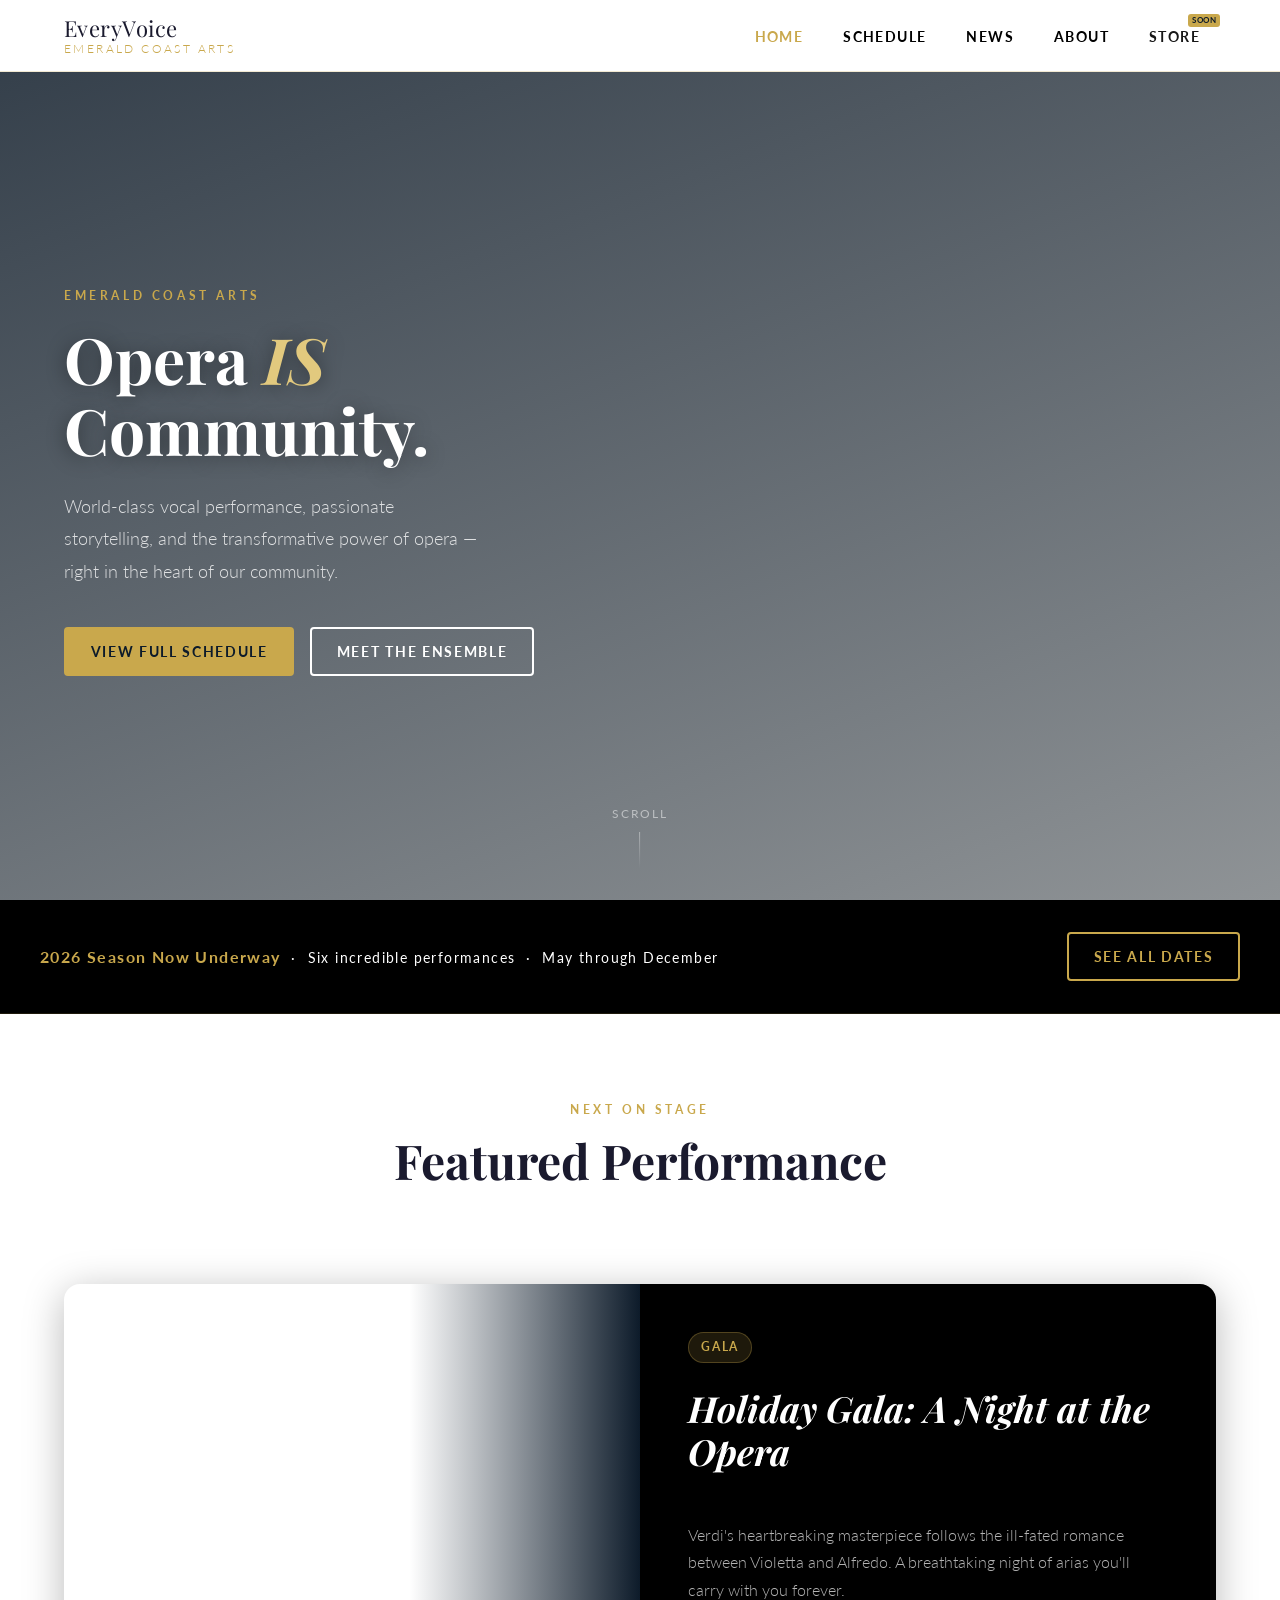
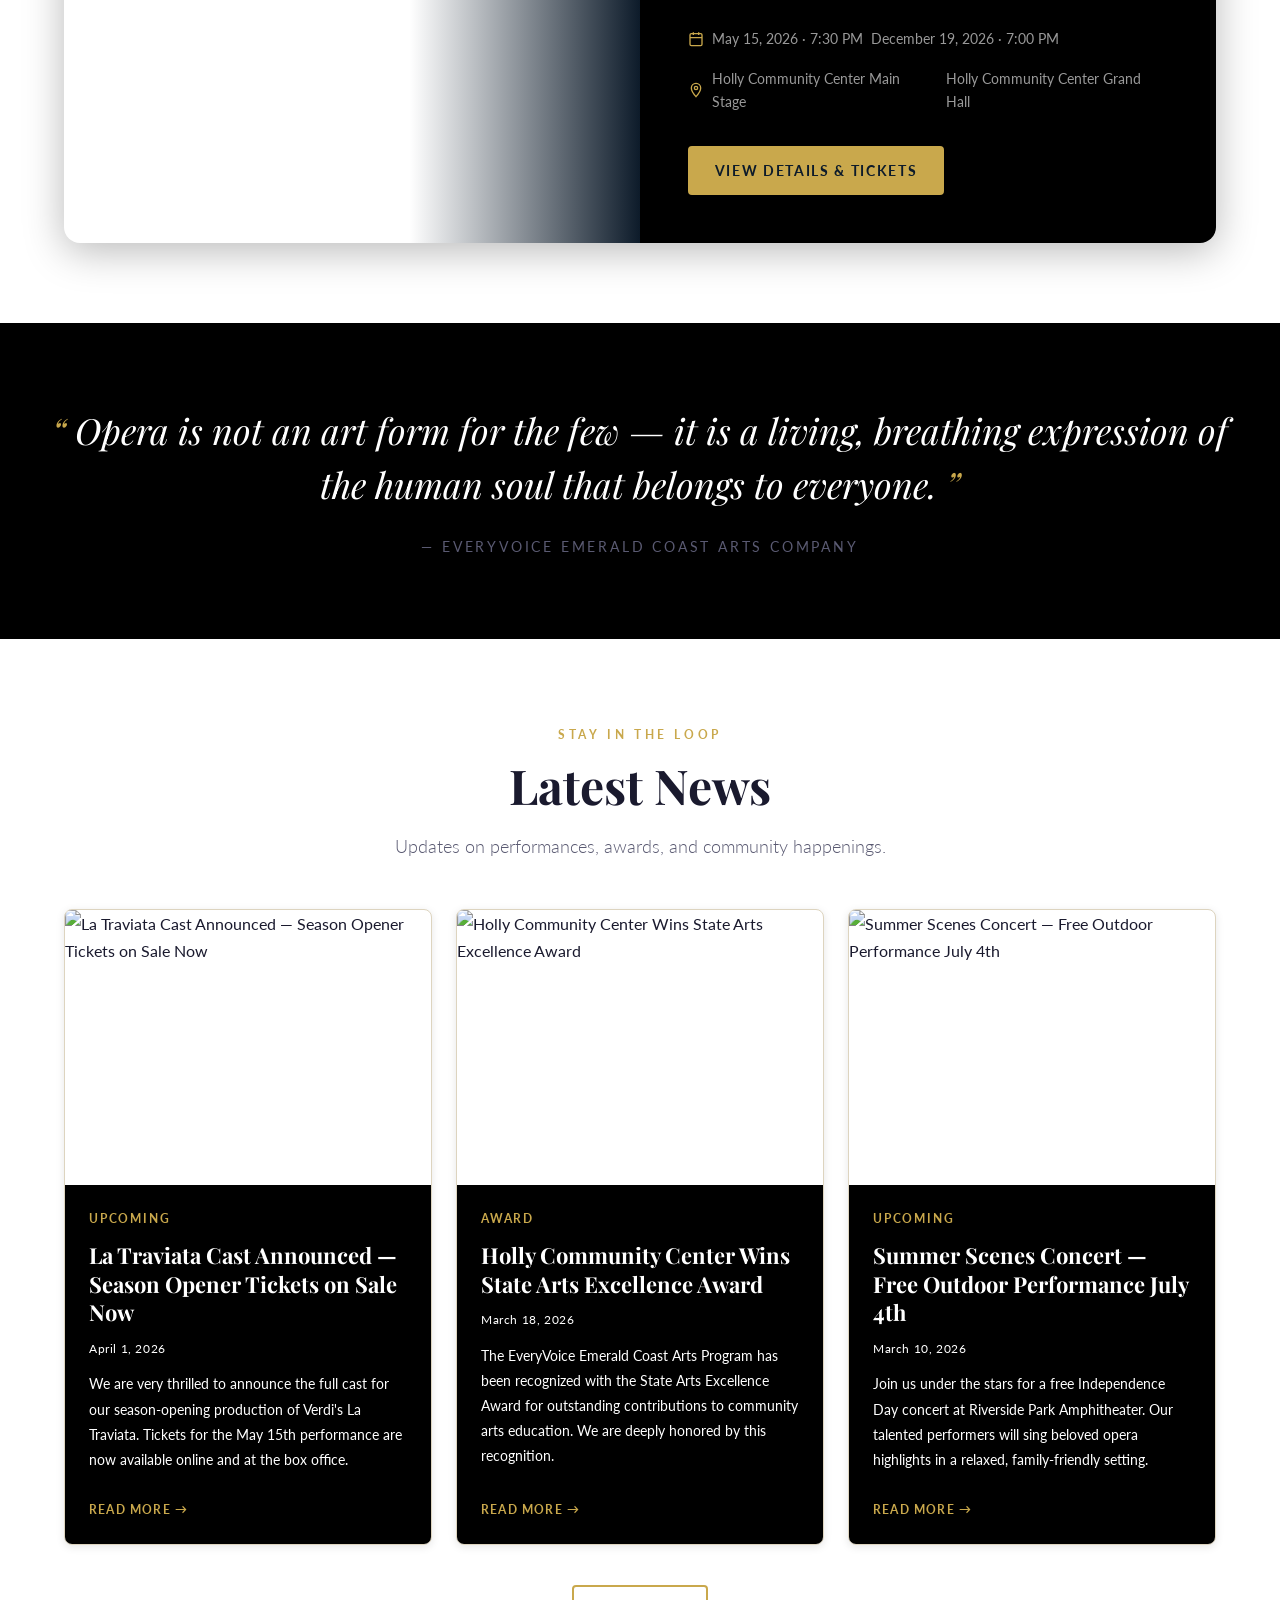
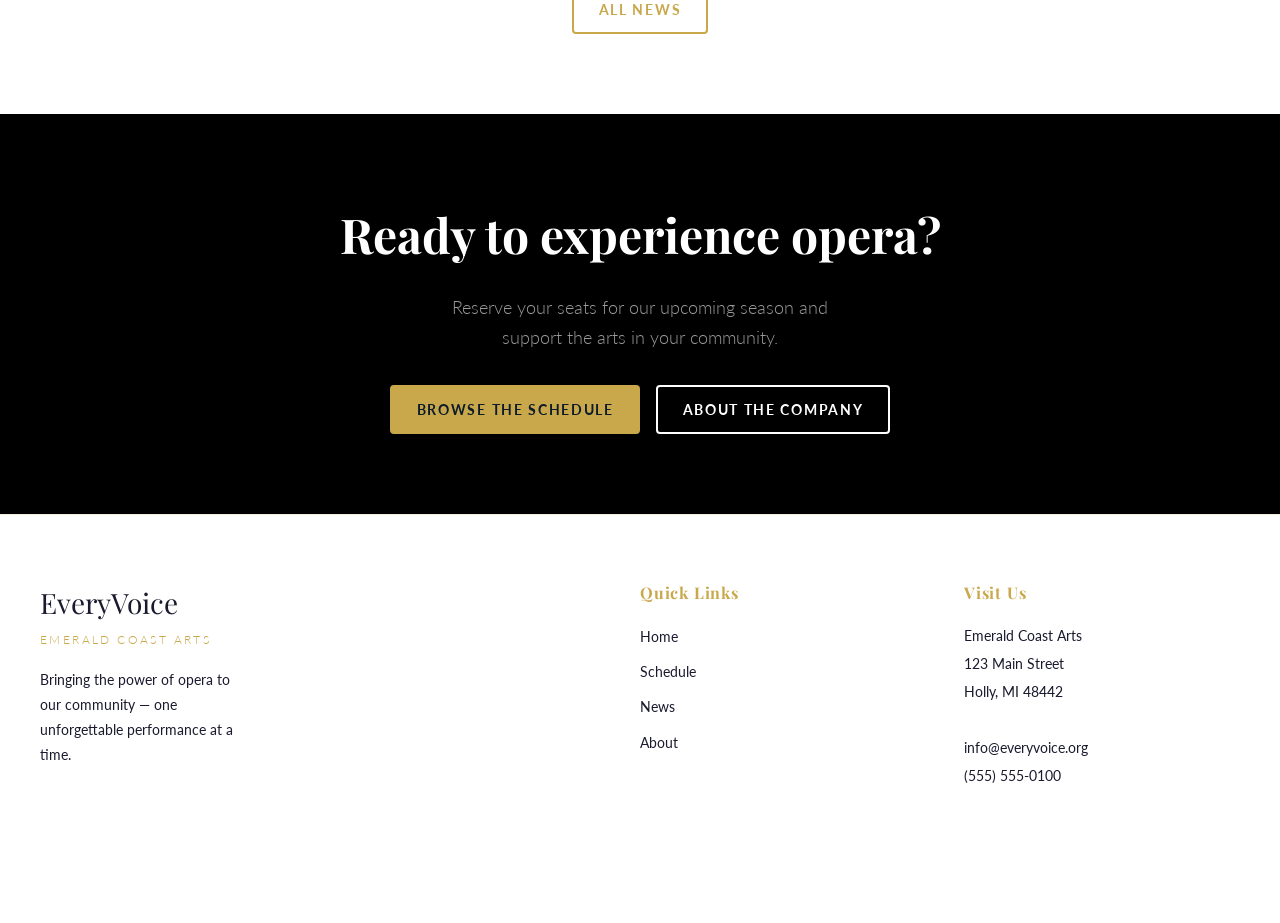
==== commit dc5bf353: "Finished converting the index to light theme with dark accents" ====
--- a/index.html
+++ b/index.html
@@ -168,7 +168,7 @@
 
   <!-- ── CTA Banner ─────────────────────────────────────────── -->
   <section style="
-    background: var(--clr-navy);
+    background: #000;
     padding: var(--sp-20) var(--sp-6);
     text-align: center;
   " aria-labelledby="cta-heading">
--- a/css/style.css
+++ b/css/style.css
@@ -157,7 +157,7 @@
 .site-nav {
   position: fixed; top: 0; left: 0; right: 0; z-index: 1000;
   height: var(--nav-h);
-  background: rgba(13, 27, 42, 0.97);
+  background: var(--clr-white);
   backdrop-filter: blur(12px);
   border-bottom: 1px solid rgba(201,168,76,.25);
   display: flex; align-items: center;
@@ -178,7 +178,7 @@
 .nav-logo .logo-title {
   font-family: var(--font-serif);
   font-size: var(--fs-xl);
-  color: var(--clr-white);
+  color: var(--clr-text);
   letter-spacing: 0.02em;
 }
 .nav-logo .logo-sub {
@@ -197,7 +197,7 @@
   letter-spacing: 0.1em;
   text-transform: uppercase;
   font-weight: 700;
-  color: rgba(255,255,255,.8);
+  color: rgb(0, 0, 0);
   padding: var(--sp-2) var(--sp-4);
   border-radius: var(--radius-sm);
   transition: color var(--transition), background var(--transition);
@@ -205,7 +205,7 @@
 .nav-links a:hover { color: var(--clr-gold); background: rgba(201,168,76,.08); }
 .nav-links a.active { color: var(--clr-gold); }
 .nav-links a.coming-soon {
-  color: rgba(255,255,255,.35);
+  color: rgb(23, 23, 23);
   cursor: default;
   pointer-events: none;
   position: relative;
@@ -319,8 +319,8 @@
    FOOTER
    ============================================================ */
 .site-footer {
-  background: var(--clr-navy);
-  color: rgba(255,255,255,.65);
+  background: var(--clr-white);
+  color: var(--clr-text);
   padding: var(--sp-16) var(--sp-6) var(--sp-8);
   border-top: 1px solid rgba(201,168,76,.2);
 }
@@ -334,7 +334,7 @@
 .footer-brand .logo-title {
   font-family: var(--font-serif);
   font-size: var(--fs-2xl);
-  color: var(--clr-white);
+  color: var(--clr-text);
   display: block;
   margin-bottom: var(--sp-1);
 }
@@ -453,7 +453,7 @@
 
 /* ── Season Highlight Strip ─────────────────────────────────── */
 .season-strip {
-  background: var(--clr-navy);
+  background: rgba(0,0,0);
   padding: var(--sp-8) var(--sp-6);
   border-bottom: 1px solid rgba(201,168,76,.15);
 }
@@ -463,16 +463,20 @@
   gap: var(--sp-6); flex-wrap: wrap;
 }
 .season-strip-text {
-  color: rgba(255,255,255,.8);
+  color: var(--clr-white);
   font-size: var(--fs-sm); letter-spacing: 0.1em;
 }
 .season-strip-text strong { color: var(--clr-gold); font-size: var(--fs-base); }
 
 /* ── Featured Performance Section ────────────────────────────── */
-.section { padding: var(--sp-20) var(--sp-6); }
+.section { 
+  padding: var(--sp-20) var(--sp-6); 
+  background: var(--clr-white); 
+  color: var(--clr-text);
+}
 .section-dark {
-  background: var(--clr-navy);
-  color: var(--clr-white);
+  background: var(--clr-white);
+  color: var(--clr-text);
 }
 .section-title-block { text-align: center; margin-bottom: var(--sp-12); }
 .section-title-block .eyebrow {
@@ -508,7 +512,7 @@
   background: linear-gradient(to right, transparent 60%, var(--clr-navy));
 }
 .featured-card-body {
-  background: var(--clr-navy-mid);
+  background: rgba(0,0,0);
   padding: var(--sp-12);
   display: flex; flex-direction: column; justify-content: center;
   gap: var(--sp-6);
@@ -583,6 +587,8 @@
 .card-body {
   padding: var(--sp-6);
   flex: 1; display: flex; flex-direction: column; gap: var(--sp-3);
+  background: rgba(0,0,0);
+  color: var(--clr-white);
 }
 .card-tag {
   font-size: var(--fs-xs); letter-spacing: 0.15em; text-transform: uppercase;
@@ -594,13 +600,15 @@
 .card-title {
   font-family: var(--font-serif);
   font-size: var(--fs-xl); color: var(--clr-text); line-height: 1.3;
+  color: var(--clr-white);
 }
 .card-meta {
-  font-size: var(--fs-xs); color: var(--clr-text-muted);
+  font-size: var(--fs-xs); 
+  color: var(--clr-white);
   letter-spacing: 0.05em;
 }
 .card-excerpt {
-  font-size: var(--fs-sm); color: var(--clr-text-muted);
+  font-size: var(--fs-sm); color: var(--clr-white);
   line-height: 1.8; flex: 1;
 }
 .card-link {
@@ -625,7 +633,7 @@
 /* ── Mission Statement ──────────────────────────────────────── */
 .mission {
   padding: var(--sp-20) var(--sp-6);
-  background: var(--clr-gold-pale);
+  background: rgba(0,0,0);
   text-align: center;
 }
 .mission blockquote {
@@ -633,7 +641,7 @@
   font-family: var(--font-serif);
   font-size: clamp(var(--fs-xl), 3vw, var(--fs-3xl));
   font-style: italic;
-  color: var(--clr-navy);
+  color: var(--clr-white);
   line-height: 1.5;
 }
 .mission blockquote::before,
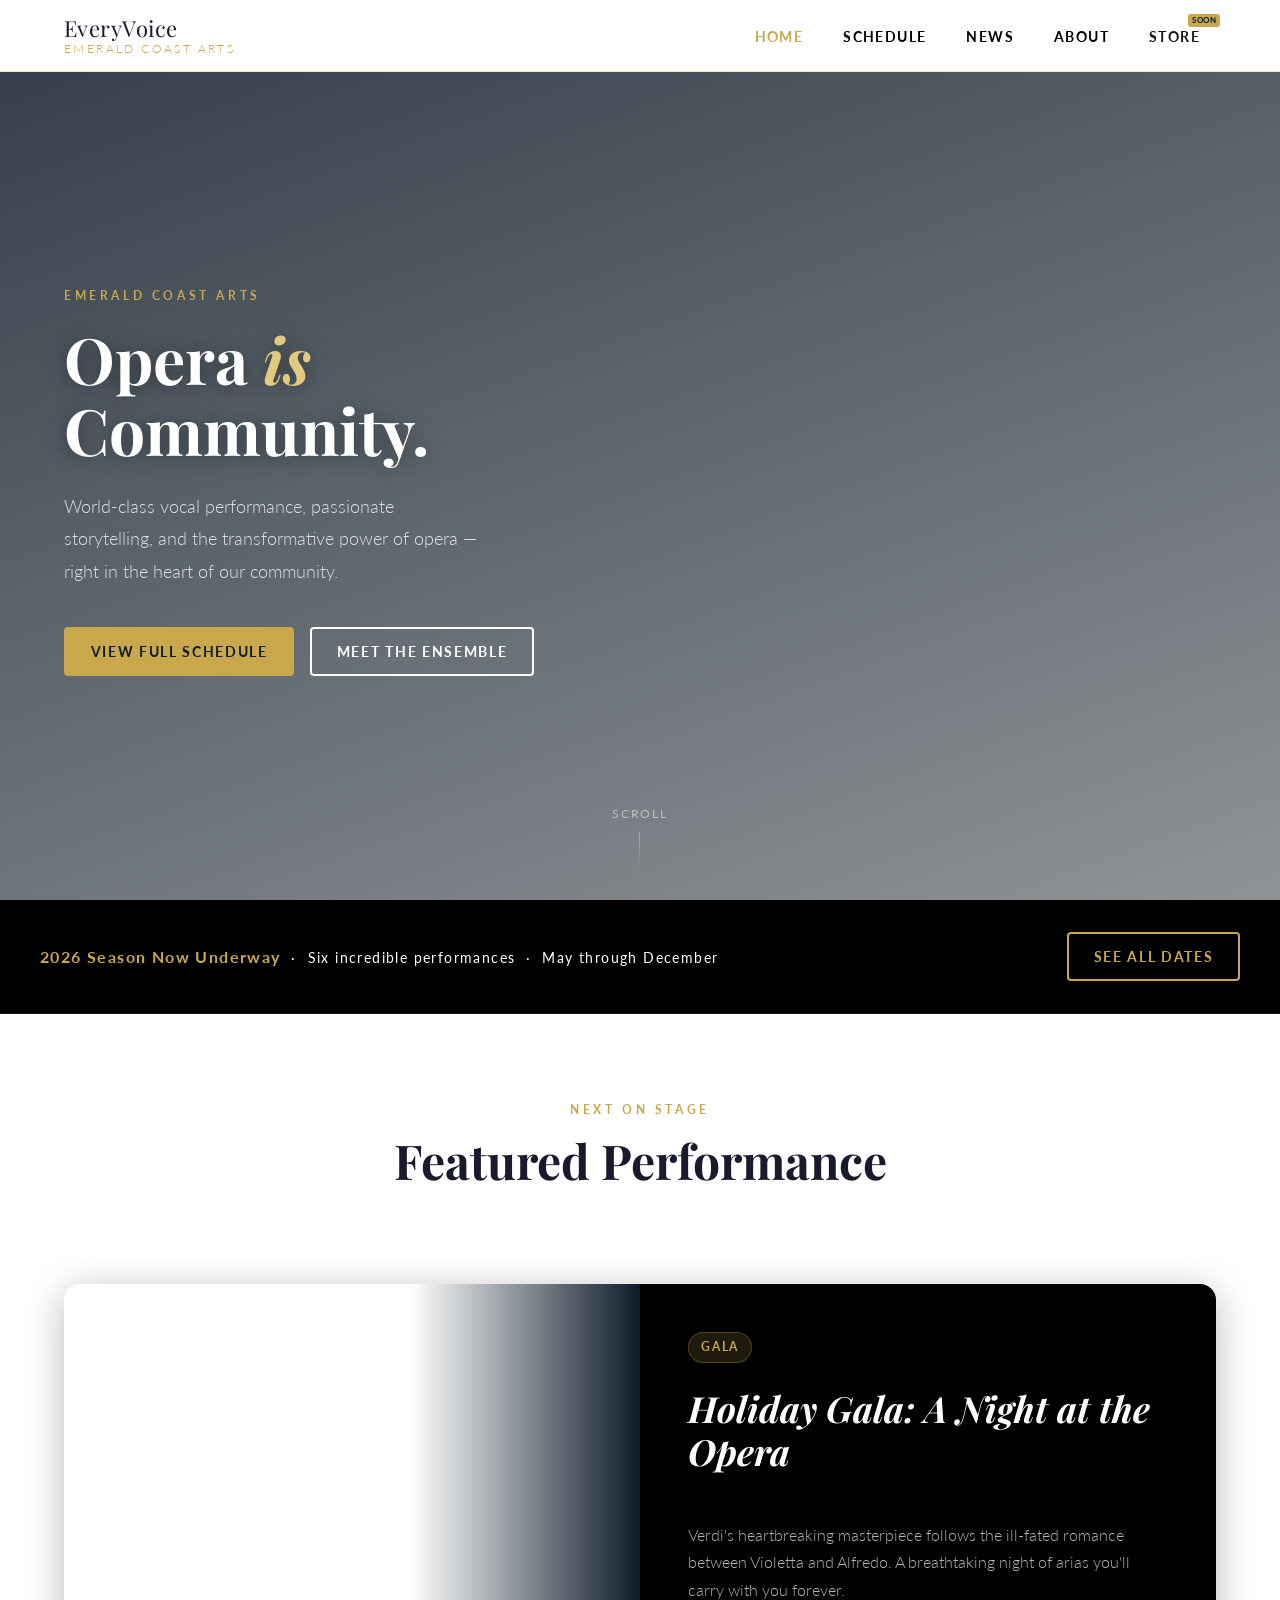
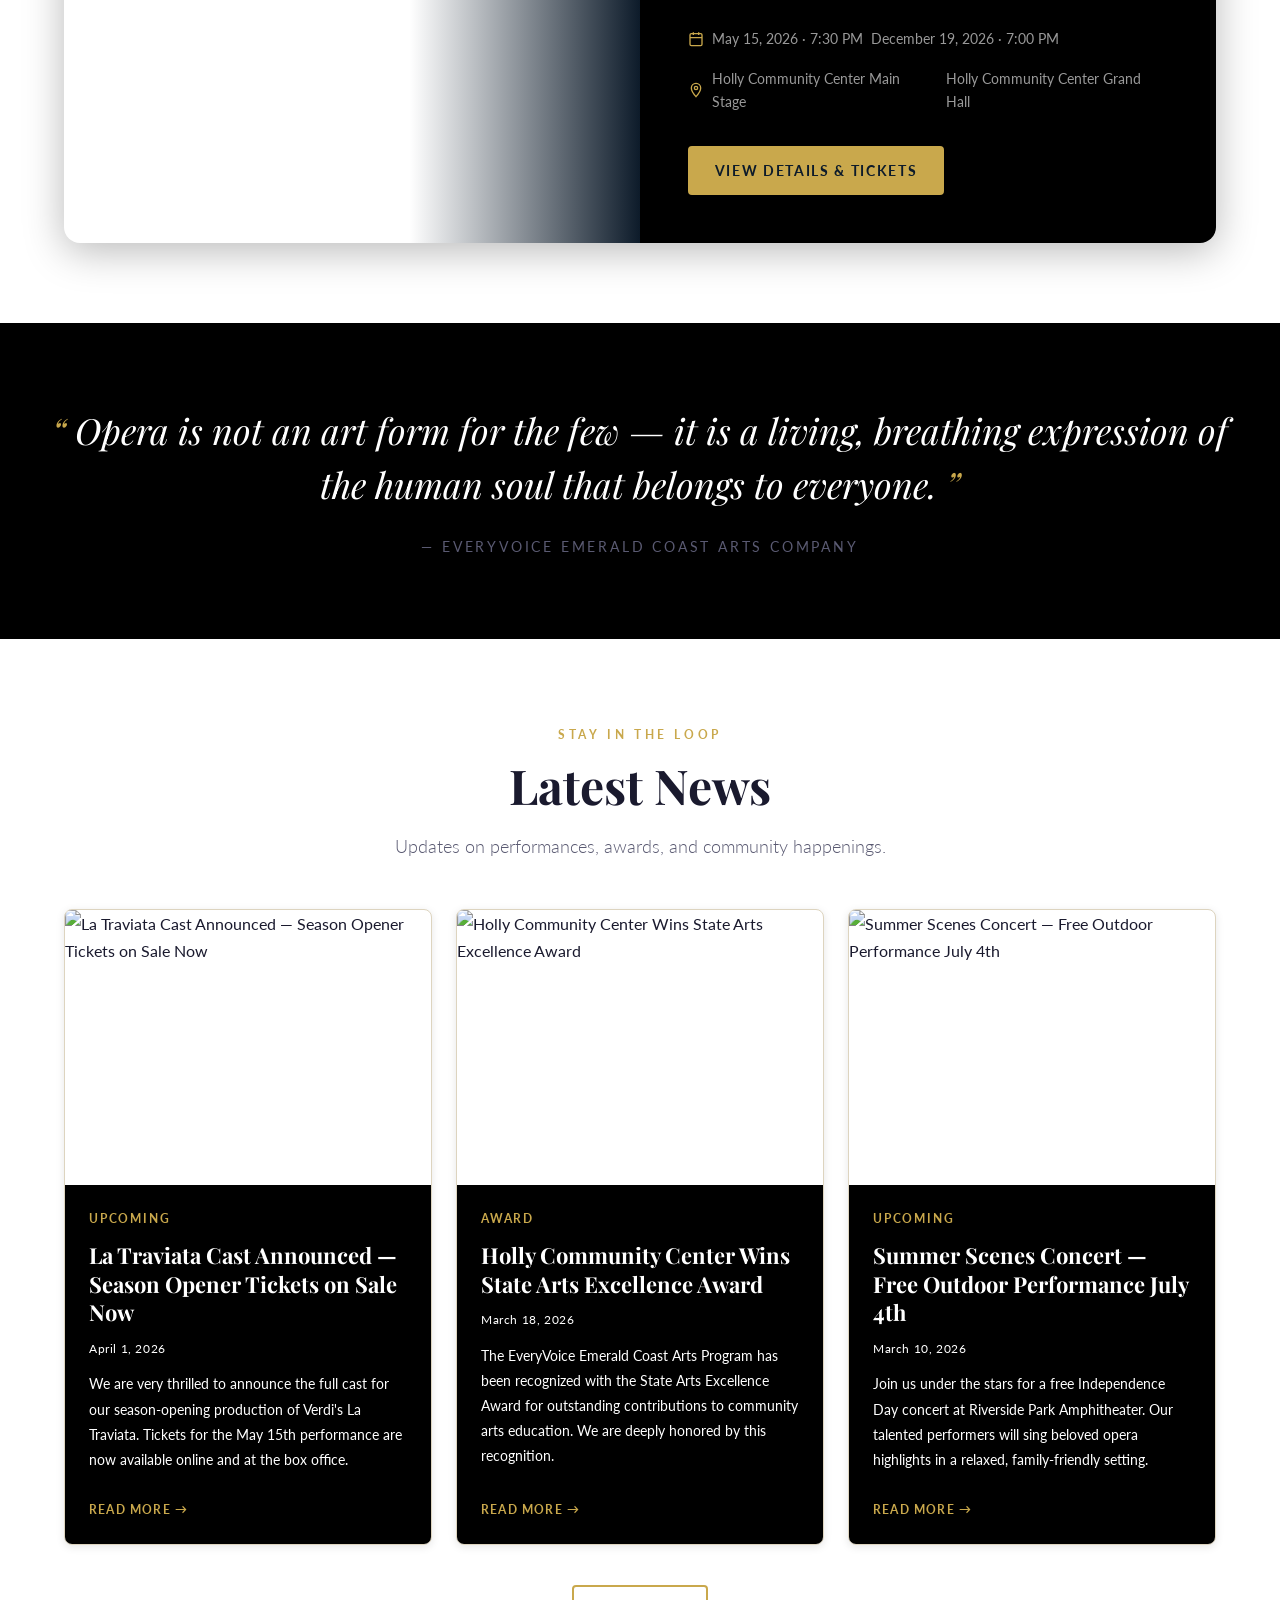
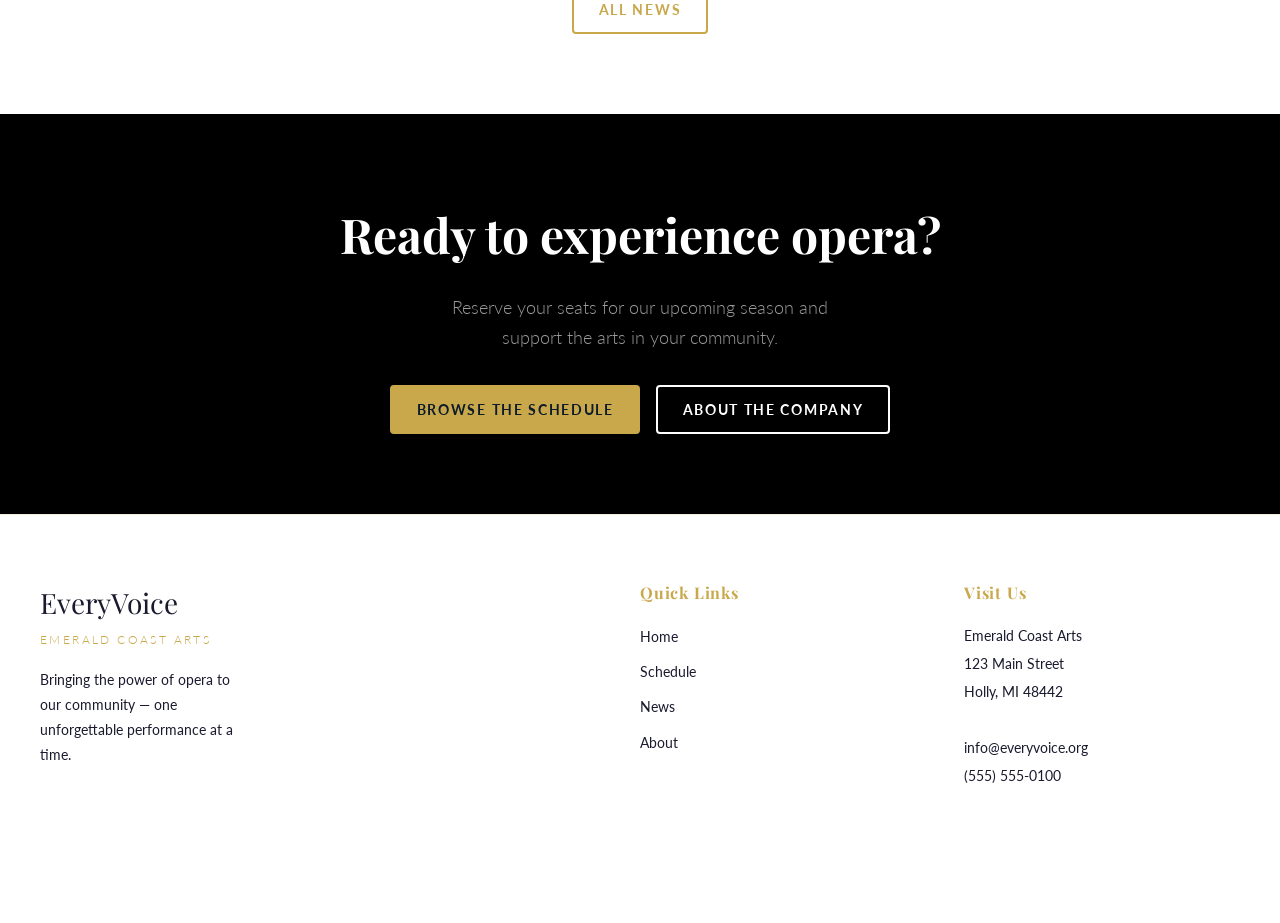
==== commit 7e389b1e: "changed the is on the index" ====
--- a/index.html
+++ b/index.html
@@ -36,7 +36,7 @@
     <div class="hero-bg" role="img" aria-label="Dramatic opera performance on stage"></div>
     <div class="hero-content container">
       <span class="hero-eyebrow">Emerald Coast Arts</span>
-      <h1 class="hero-title">Opera <em>IS</em> Community.</h1>
+      <h1 class="hero-title">Opera <em>is</em> Community.</h1>
       <p class="hero-subtitle">
         World-class vocal performance, passionate storytelling, and the
         transformative power of opera — right in the heart of our community.
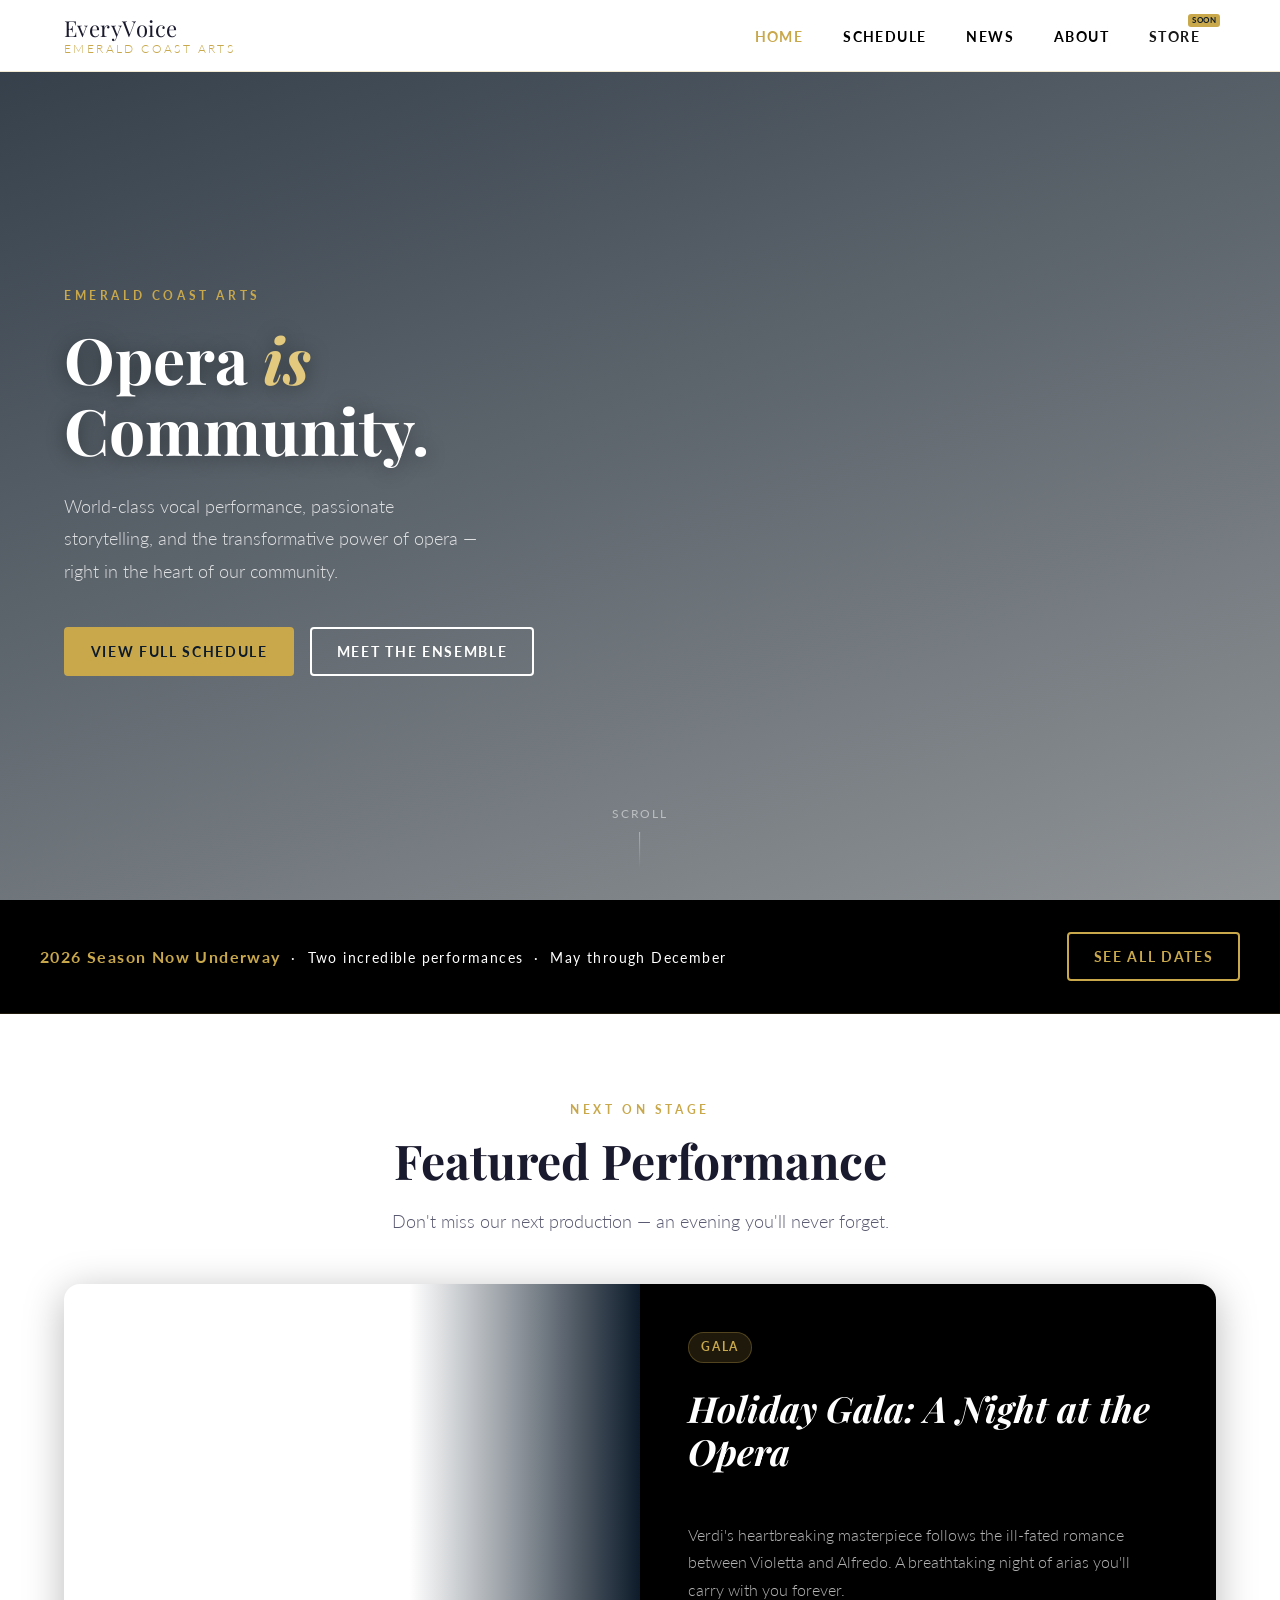
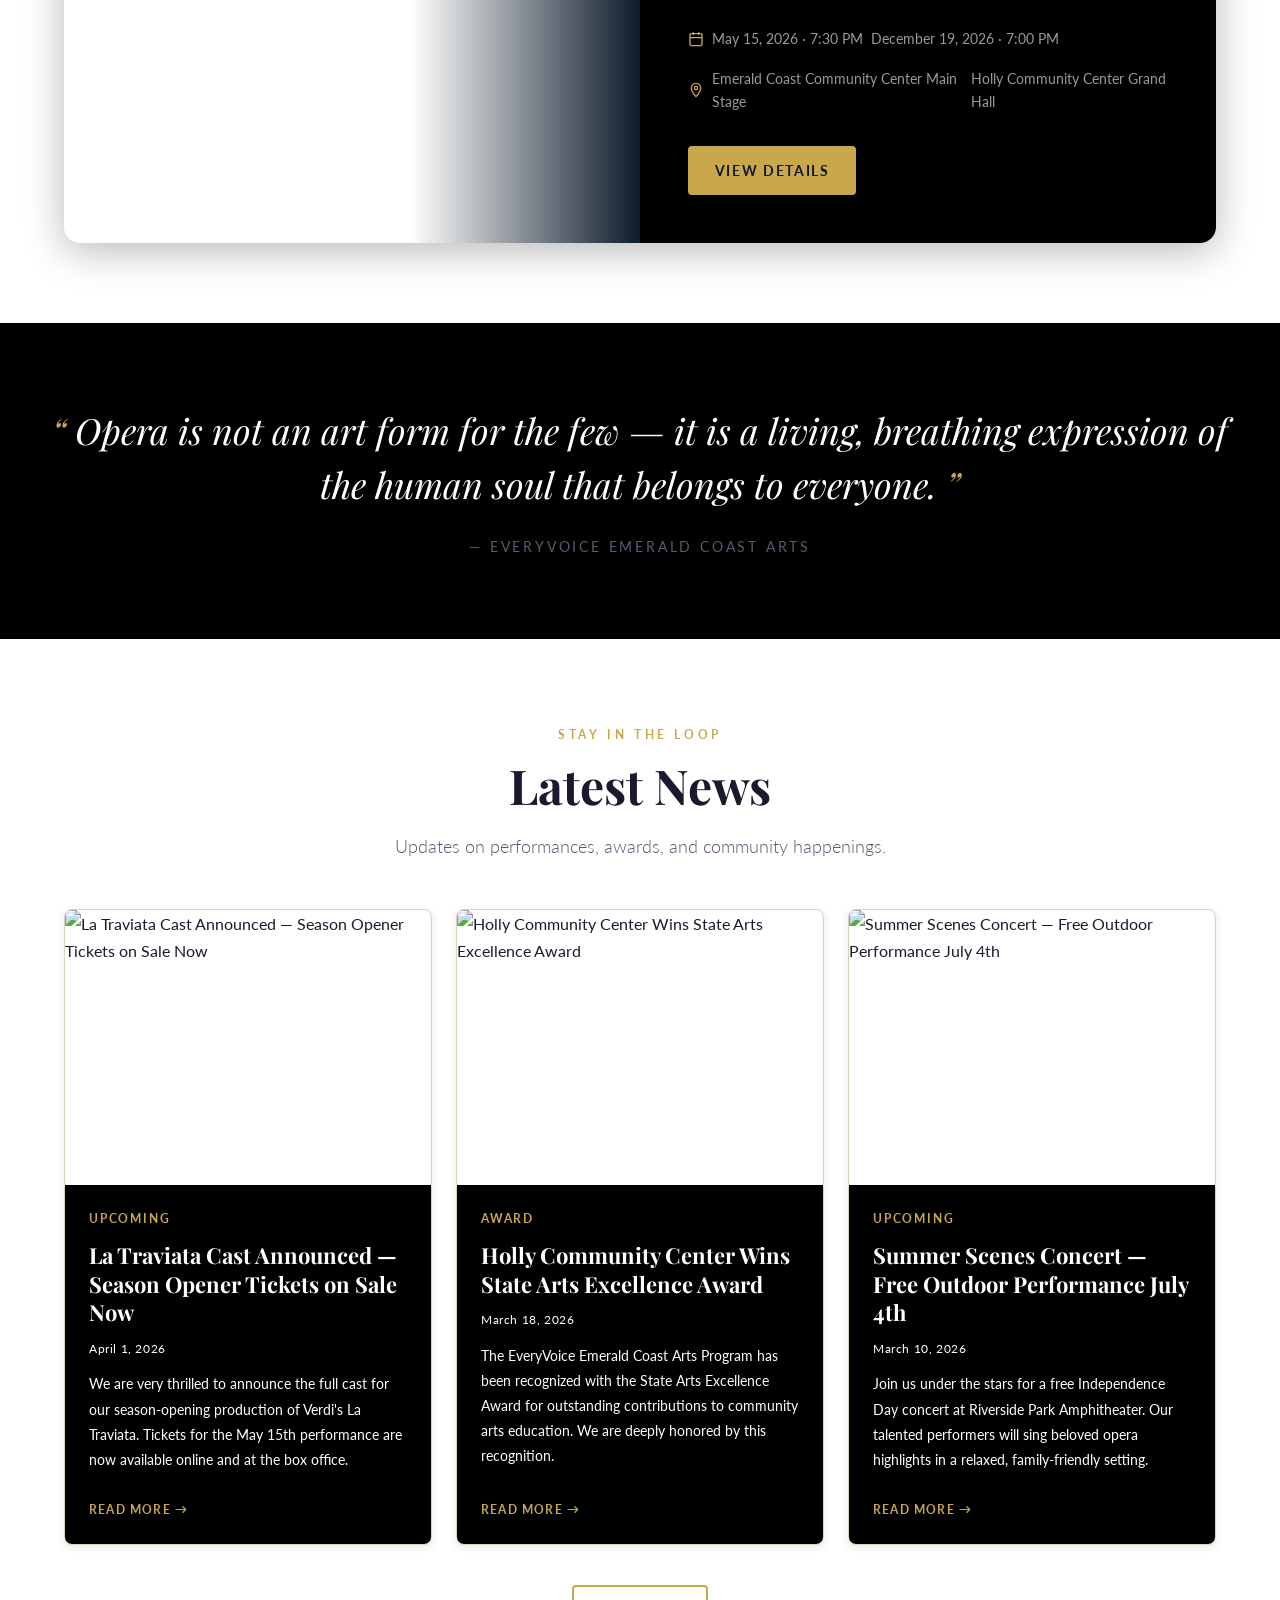
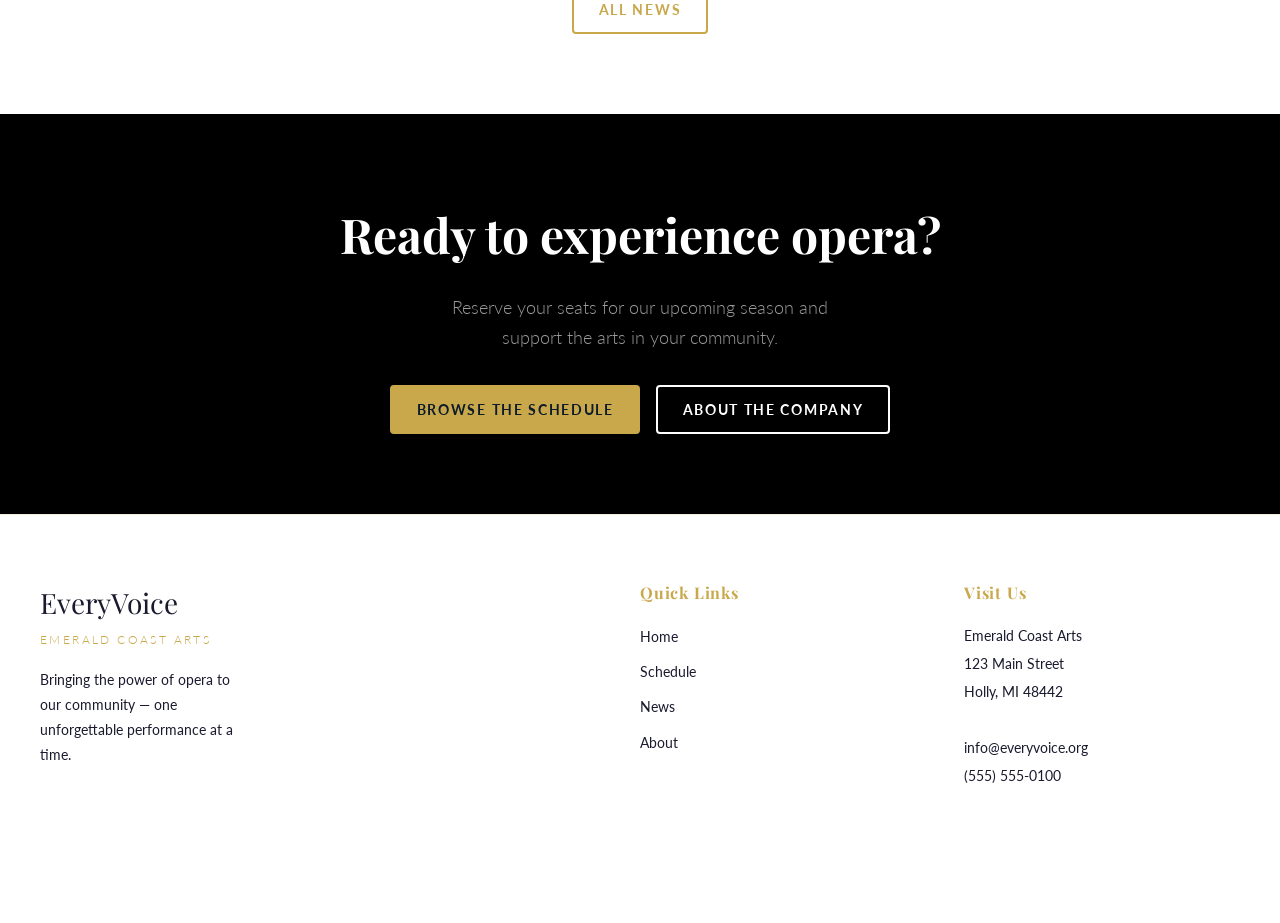
==== commit 48387515: "Changed wording and styles" ====
--- a/index.html
+++ b/index.html
@@ -56,14 +56,14 @@
     <div class="season-strip-inner">
       <p class="season-strip-text">
         <strong>2026 Season Now Underway</strong> &nbsp;·&nbsp;
-        Six incredible performances &nbsp;·&nbsp; May through December
+        Two incredible performances &nbsp;·&nbsp; May through December
       </p>
       <a href="schedule.html" class="btn btn-outline-gold">See All Dates</a>
     </div>
   </div>
 
   <!-- ── Featured Upcoming Performance ──────────────────────── -->
-  <section class="section section-dark" aria-labelledby="featured-heading">
+  <section class="section" aria-labelledby="featured-heading">
     <div class="container">
       <div class="section-title-block">
         <span class="eyebrow">Next on Stage</span>
@@ -88,11 +88,11 @@
             </li>
             <li class="featured-meta-item">
               <svg width="16" height="16" viewBox="0 0 24 24" fill="none" stroke="currentColor" stroke-width="2" aria-hidden="true"><path d="M12 2C8.13 2 5 5.13 5 9c0 5.25 7 13 7 13s7-7.75 7-13c0-3.87-3.13-7-7-7z"/><circle cx="12" cy="9" r="2.5"/></svg>
-              <span>Holly Community Center Main Stage</span>
+              <span>Emerald Coast Community Center Main Stage</span>
             </li>
           </ul>
           <div style="margin-top: var(--sp-2);">
-            <a href="schedule.html" class="btn btn-primary">View Details &amp; Tickets</a>
+            <a href="schedule.html" class="btn btn-primary">View Details</a>
           </div>
         </div>
       </div>
@@ -106,7 +106,7 @@
       Opera is not an art form for the few — it is a living,
       breathing expression of the human soul that belongs to everyone.
     </blockquote>
-    <cite>EveryVoice Emerald Coast Arts Company</cite>
+    <cite>EveryVoice Emerald Coast Arts</cite>
   </section>
 
   <!-- ── Photo Gallery ───────────────────────────────────────── 
--- a/css/style.css
+++ b/css/style.css
@@ -23,6 +23,12 @@
   --clr-border:      #ddd4bf;
   --clr-overlay:     rgba(13, 27, 42, 0.72);
 
+  /* Panel Colors — edit these two pairs to retheme all alternating sections */
+  --panel-1:      #ffffff;
+  --panel-1-text: var(--clr-text);
+  --panel-2:      #000000;
+  --panel-2-text: #ffffff;
+
   /* Gradients */
   --grad-hero: linear-gradient(160deg, rgba(13,27,42,0.85) 0%, rgba(13,27,42,0.45) 100%);
   --grad-gold:  linear-gradient(90deg, var(--clr-gold) 0%, var(--clr-gold-light) 100%);
@@ -112,7 +118,8 @@
 
 /* ── Page Title Banner ──────────────────────────────────────── */
 .page-banner {
-  background: var(--clr-navy);
+  background: var(--panel-2);
+  color: var(--panel-2-text);
   padding: calc(var(--nav-h) + var(--sp-12)) var(--sp-6) var(--sp-12);
   text-align: center;
   position: relative;
@@ -453,7 +460,7 @@
 
 /* ── Season Highlight Strip ─────────────────────────────────── */
 .season-strip {
-  background: rgba(0,0,0);
+  background: var(--panel-2);
   padding: var(--sp-8) var(--sp-6);
   border-bottom: 1px solid rgba(201,168,76,.15);
 }
@@ -463,7 +470,7 @@
   gap: var(--sp-6); flex-wrap: wrap;
 }
 .season-strip-text {
-  color: var(--clr-white);
+  color: var(--panel-2-text);
   font-size: var(--fs-sm); letter-spacing: 0.1em;
 }
 .season-strip-text strong { color: var(--clr-gold); font-size: var(--fs-base); }
@@ -471,12 +478,12 @@
 /* ── Featured Performance Section ────────────────────────────── */
 .section { 
   padding: var(--sp-20) var(--sp-6); 
-  background: var(--clr-white); 
-  color: var(--clr-text);
+  background: var(--panel-1); 
+  color: var(--panel-1-text);
 }
 .section-dark {
-  background: var(--clr-white);
-  color: var(--clr-text);
+  background: var(--panel-2);
+  color: var(--panel-2-text);
 }
 .section-title-block { text-align: center; margin-bottom: var(--sp-12); }
 .section-title-block .eyebrow {
@@ -512,7 +519,7 @@
   background: linear-gradient(to right, transparent 60%, var(--clr-navy));
 }
 .featured-card-body {
-  background: rgba(0,0,0);
+  background: var(--panel-2);
   padding: var(--sp-12);
   display: flex; flex-direction: column; justify-content: center;
   gap: var(--sp-6);
@@ -527,7 +534,7 @@
 }
 .featured-card-body h3 {
   font-family: var(--font-serif);
-  font-size: var(--fs-3xl); color: var(--clr-white);
+  font-size: var(--fs-3xl); color: var(--panel-2-text);
   font-style: italic; line-height: 1.2;
 }
 .featured-card-body .composer {
@@ -587,8 +594,8 @@
 .card-body {
   padding: var(--sp-6);
   flex: 1; display: flex; flex-direction: column; gap: var(--sp-3);
-  background: rgba(0,0,0);
-  color: var(--clr-white);
+  background: var(--panel-2);
+  color: var(--panel-2-text);
 }
 .card-tag {
   font-size: var(--fs-xs); letter-spacing: 0.15em; text-transform: uppercase;
@@ -600,15 +607,15 @@
 .card-title {
   font-family: var(--font-serif);
   font-size: var(--fs-xl); color: var(--clr-text); line-height: 1.3;
-  color: var(--clr-white);
+  color: var(--panel-2-text);
 }
 .card-meta {
   font-size: var(--fs-xs); 
-  color: var(--clr-white);
+  color: var(--panel-2-text);
   letter-spacing: 0.05em;
 }
 .card-excerpt {
-  font-size: var(--fs-sm); color: var(--clr-white);
+  font-size: var(--fs-sm); color: var(--panel-2-text);
   line-height: 1.8; flex: 1;
 }
 .card-link {
@@ -633,7 +640,7 @@
 /* ── Mission Statement ──────────────────────────────────────── */
 .mission {
   padding: var(--sp-20) var(--sp-6);
-  background: rgba(0,0,0);
+  background: var(--panel-2);
   text-align: center;
 }
 .mission blockquote {
@@ -641,7 +648,7 @@
   font-family: var(--font-serif);
   font-size: clamp(var(--fs-xl), 3vw, var(--fs-3xl));
   font-style: italic;
-  color: var(--clr-white);
+  color: var(--panel-2-text);
   line-height: 1.5;
 }
 .mission blockquote::before,
@@ -658,7 +665,7 @@
 /* ── Gallery Strip (Home) ────────────────────────────────────── */
 .gallery-strip {
   padding: var(--sp-20) var(--sp-6);
-  background: var(--clr-white);
+  background: var(--panel-1);
 }
 .gallery-grid {
   max-width: var(--max-w); margin-inline: auto;
@@ -718,7 +725,7 @@
   display: grid;
   grid-template-columns: 120px 1fr auto;
   gap: var(--sp-6);
-  background: var(--clr-white);
+  background: var(--panel-1);
   border-radius: var(--radius-md);
   border: 1px solid var(--clr-border);
   overflow: hidden;
@@ -728,7 +735,7 @@
 .event-row:hover { transform: translateY(-2px); box-shadow: var(--shadow-md); }
 
 .event-date-block {
-  background: var(--clr-navy);
+  background: var(--panel-2);
   display: flex; flex-direction: column;
   align-items: center; justify-content: center;
   padding: var(--sp-4);
@@ -741,11 +748,11 @@
 }
 .event-date-block .day {
   font-family: var(--font-serif);
-  font-size: var(--fs-4xl); color: var(--clr-white);
+  font-size: var(--fs-4xl); color: var(--panel-2-text);
   line-height: 1;
 }
 .event-date-block .year {
-  font-size: var(--fs-xs); color: rgba(255,255,255,.4);
+  font-size: var(--fs-xs); color: var(--panel-2-text);
 }
 
 .event-info {
@@ -813,7 +820,7 @@
 
 .news-featured {
   grid-column: 1;
-  background: var(--clr-white);
+  background: var(--panel-1);
   border-radius: var(--radius-md);
   overflow: hidden;
   box-shadow: var(--shadow-sm);
@@ -823,7 +830,7 @@
 .news-featured img {
   width: 100%; height: 380px; object-fit: cover;
 }
-.news-featured-body { padding: var(--sp-8); }
+.news-featured-body { padding: var(--sp-8); background: var(--panel-2); color: var(--panel-2-text);}
 .news-featured-body .tag {
   font-size: var(--fs-xs); letter-spacing: 0.15em; text-transform: uppercase;
   color: var(--clr-gold); font-weight: 700; margin-bottom: var(--sp-4);
@@ -834,10 +841,10 @@
   line-height: 1.25; margin-bottom: var(--sp-4);
 }
 .news-featured-body .meta {
-  font-size: var(--fs-xs); color: var(--clr-text-muted);
+  font-size: var(--fs-xs); color: var(--panel-2-text);
   letter-spacing: 0.08em; margin-bottom: var(--sp-4);
 }
-.news-featured-body p { color: var(--clr-text-muted); line-height: 1.9; }
+.news-featured-body p { color: var(--panel-2-text); line-height: 1.9; }
 
 .news-grid {
   display: grid; gap: var(--sp-6);
@@ -848,7 +855,7 @@
 /* Sidebar */
 .news-sidebar { position: sticky; top: calc(var(--nav-h) + var(--sp-6)); }
 .sidebar-widget {
-  background: var(--clr-white);
+  background: var(--panel-2);
   border: 1px solid var(--clr-border);
   border-radius: var(--radius-md);
   padding: var(--sp-6);
@@ -856,7 +863,7 @@
 }
 .sidebar-widget h3 {
   font-family: var(--font-serif);
-  font-size: var(--fs-lg); color: var(--clr-navy);
+  font-size: var(--fs-lg); color: var(--panel-2-text);
   margin-bottom: var(--sp-4);
   padding-bottom: var(--sp-3);
   border-bottom: 2px solid var(--clr-gold);
@@ -873,13 +880,13 @@
   font-family: var(--font-sans); font-size: var(--fs-sm);
   cursor: pointer; padding: var(--sp-3) var(--sp-4);
   border-radius: var(--radius-sm);
-  color: var(--clr-text-muted);
+  color: var(--panel-2-text);
   transition: all var(--transition);
 }
 .sidebar-filter-btn.active,
 .sidebar-filter-btn:hover {
   background: var(--clr-gold-pale);
-  color: var(--clr-navy); font-weight: 700;
+  color: var(--panel-2-text); font-weight: 700;
 }
 
 /* ============================================================
@@ -912,7 +919,7 @@
 /* People Grid */
 .people-section {
   padding: var(--sp-20) var(--sp-6);
-  background: var(--clr-navy);
+  background: var(--panel-2);
 }
 .people-grid {
   max-width: var(--max-w); margin-inline: auto;
@@ -952,7 +959,8 @@
 /* Location & Contact */
 .contact-section {
   padding: var(--sp-20) var(--sp-6);
-  background: var(--clr-cream);
+  background: var(--panel-1);
+  color: var(--panel-1-text);
 }
 .contact-grid {
   max-width: var(--max-w); margin-inline: auto;
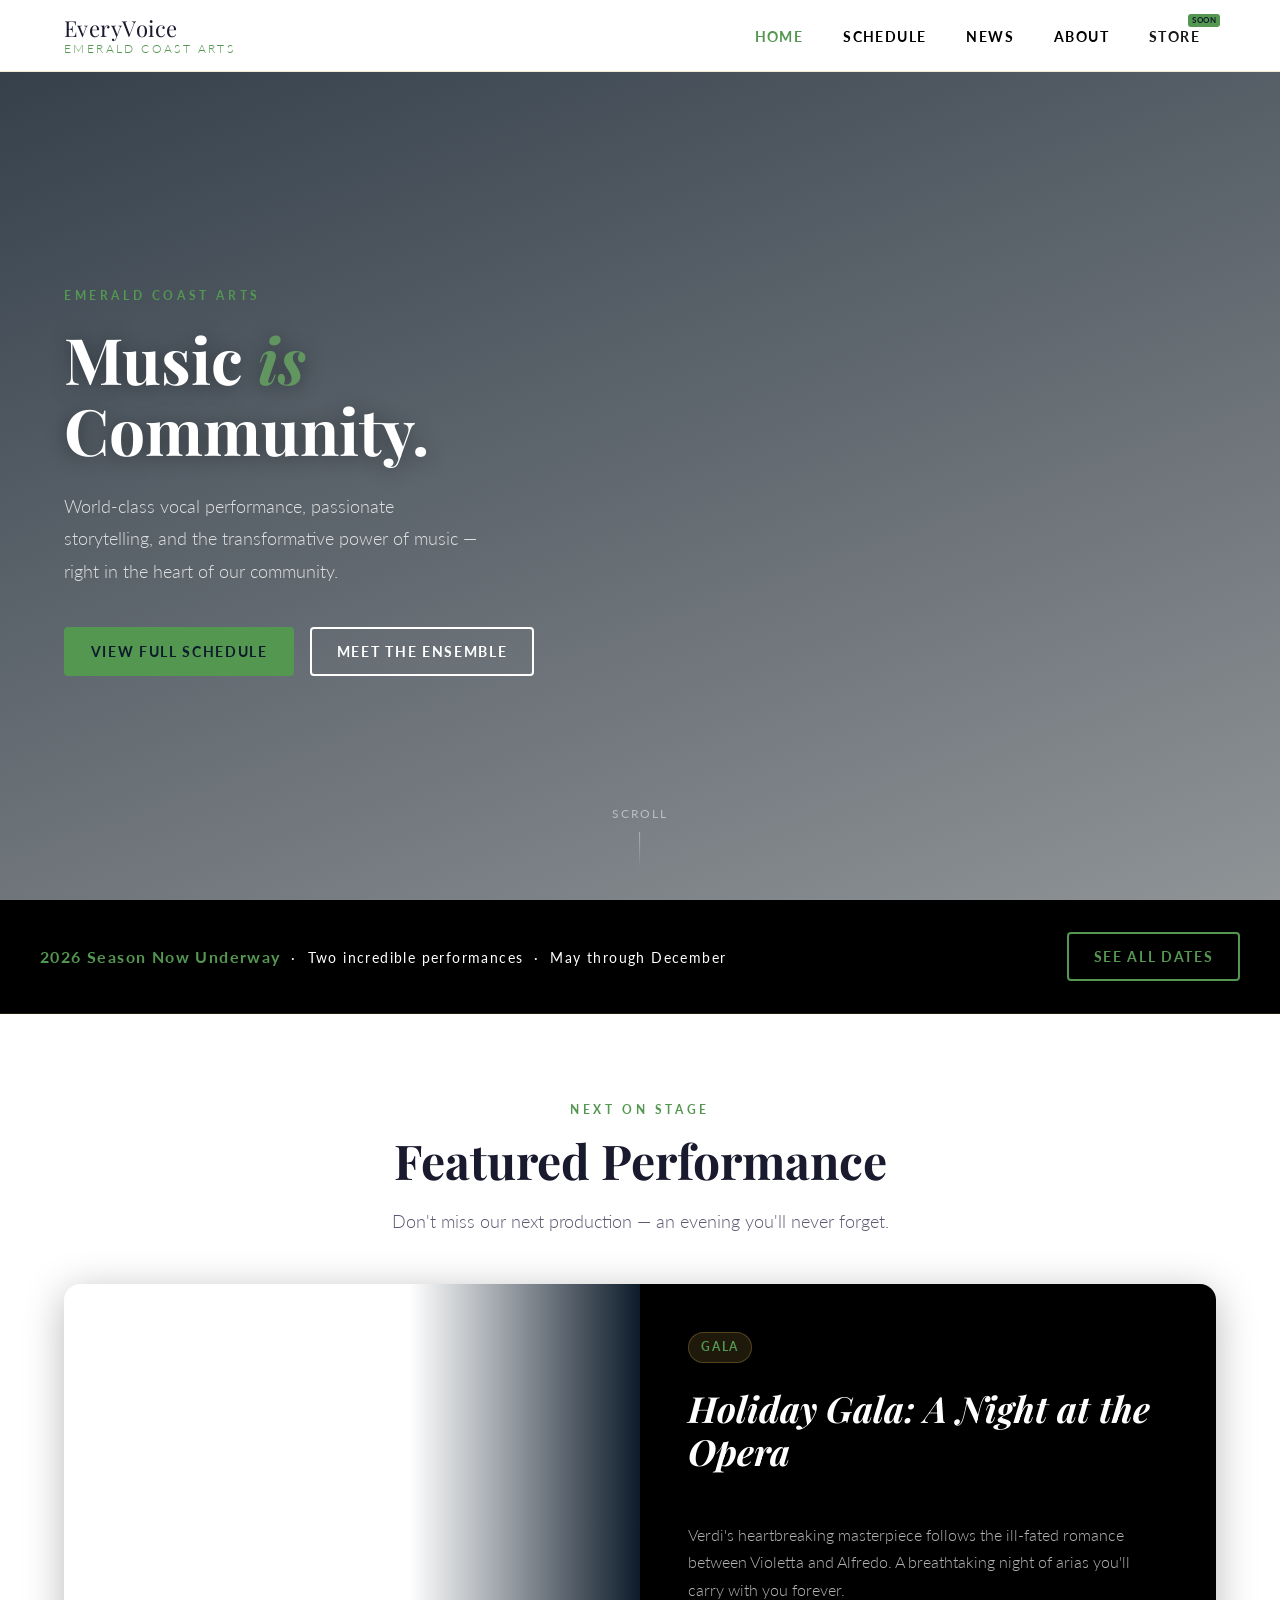
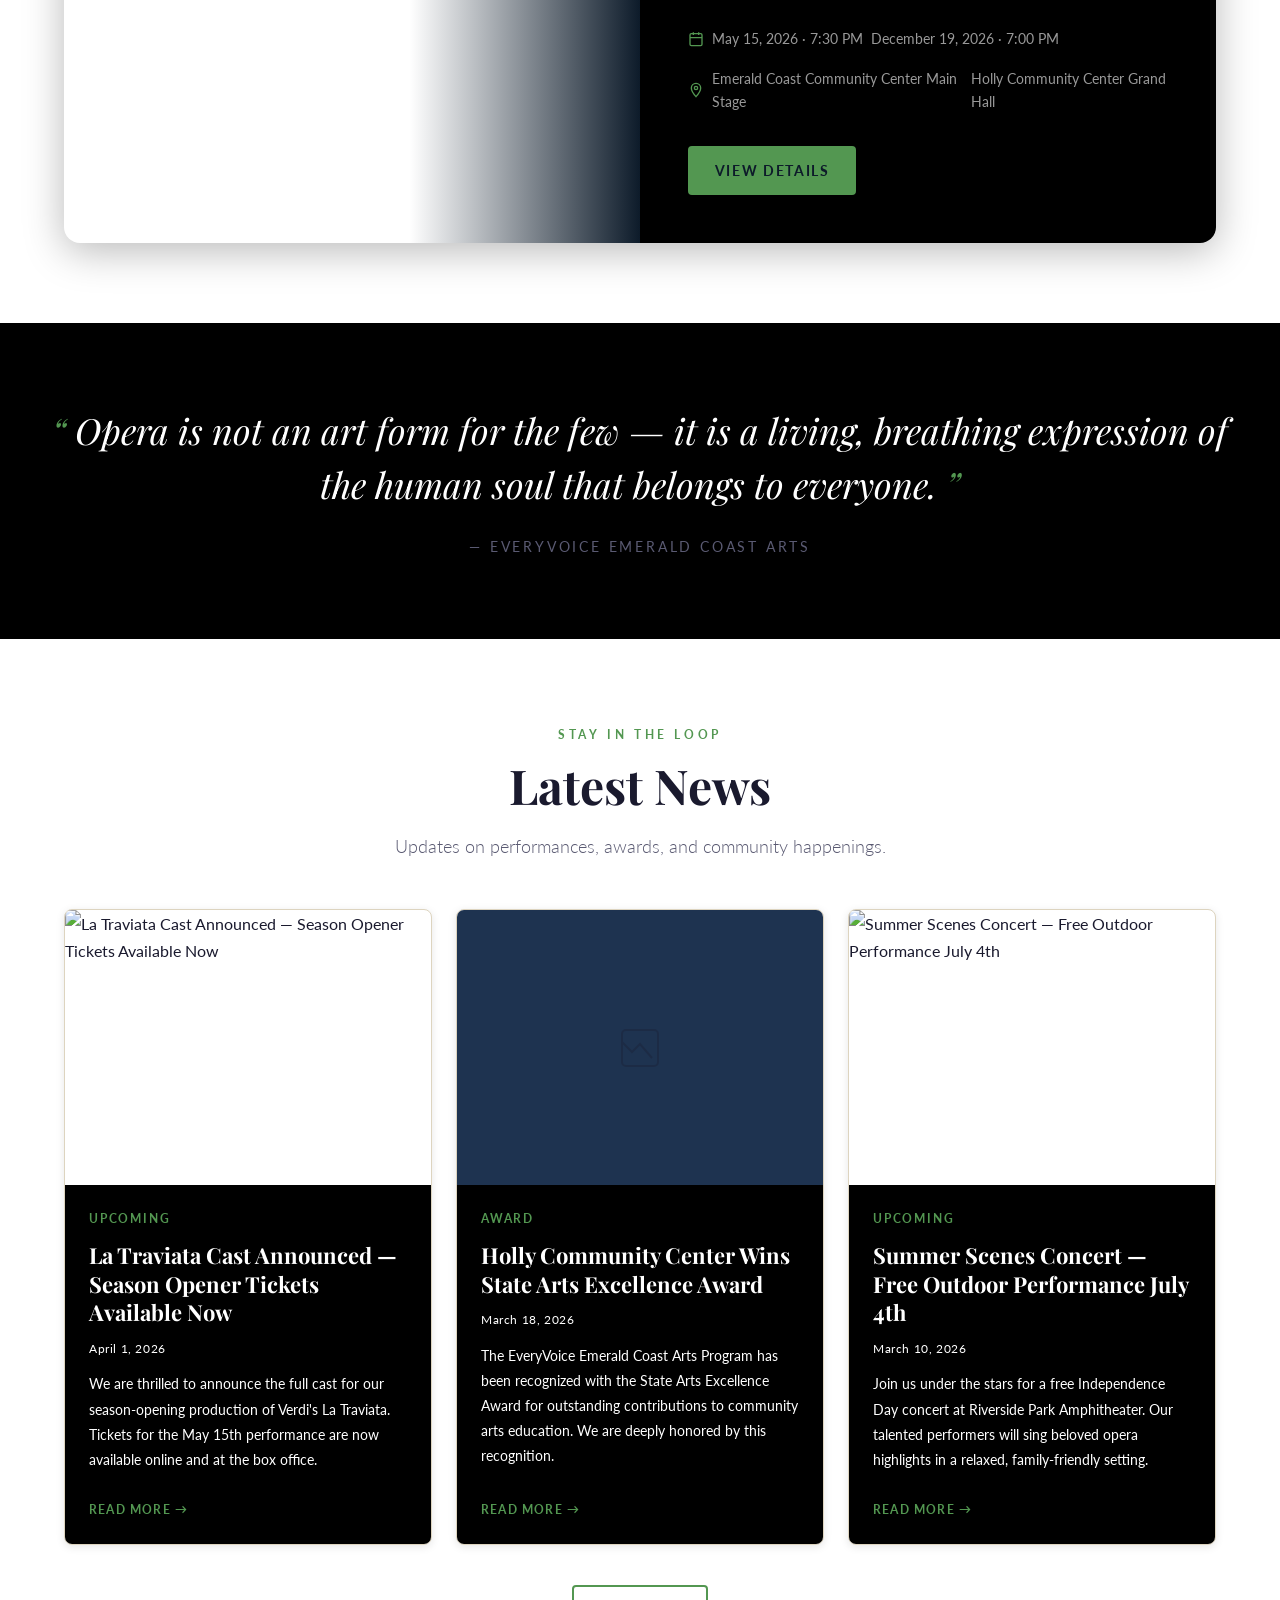
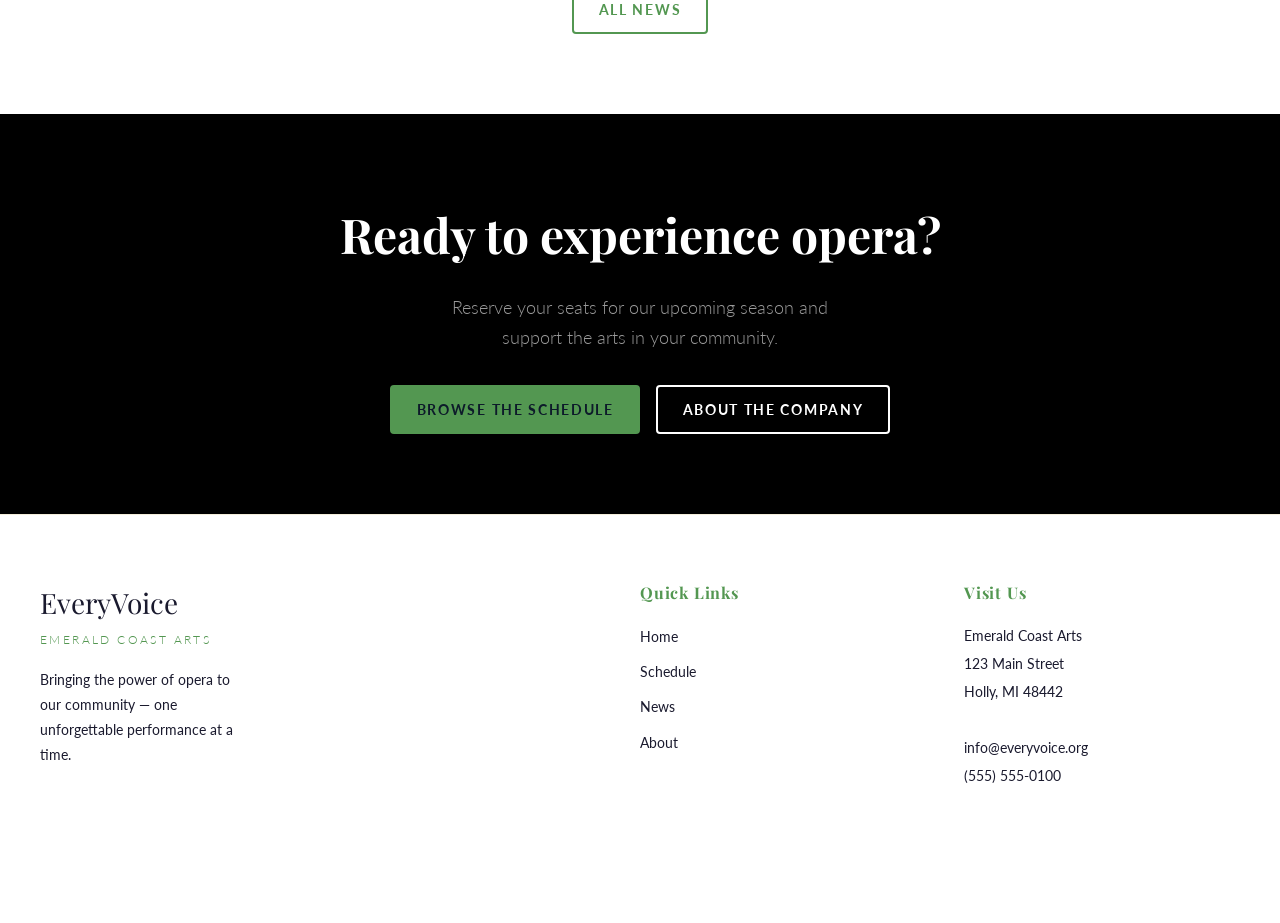
==== commit 8a2c2de0: "Color change" ====
--- a/index.html
+++ b/index.html
@@ -36,10 +36,10 @@
     <div class="hero-bg" role="img" aria-label="Dramatic opera performance on stage"></div>
     <div class="hero-content container">
       <span class="hero-eyebrow">Emerald Coast Arts</span>
-      <h1 class="hero-title">Opera <em>is</em> Community.</h1>
+      <h1 class="hero-title">Music <em>is</em> Community.</h1>
       <p class="hero-subtitle">
         World-class vocal performance, passionate storytelling, and the
-        transformative power of opera — right in the heart of our community.
+        transformative power of music — right in the heart of our community.
       </p>
       <div class="hero-actions">
         <a href="schedule.html" class="btn btn-primary">View Full Schedule</a>
--- a/css/style.css
+++ b/css/style.css
@@ -13,8 +13,8 @@
   --clr-navy:        #0d1b2a;
   --clr-navy-mid:    #162436;
   --clr-navy-light:  #1e3350;
-  --clr-gold:        #c9a84c;
-  --clr-gold-light:  #e2c97e;
+  --clr-gold:        #539751;
+  --clr-gold-light:  #629661;
   --clr-gold-pale:   #f5e9c8;
   --clr-cream:       #faf6ef;
   --clr-white:       #ffffff;
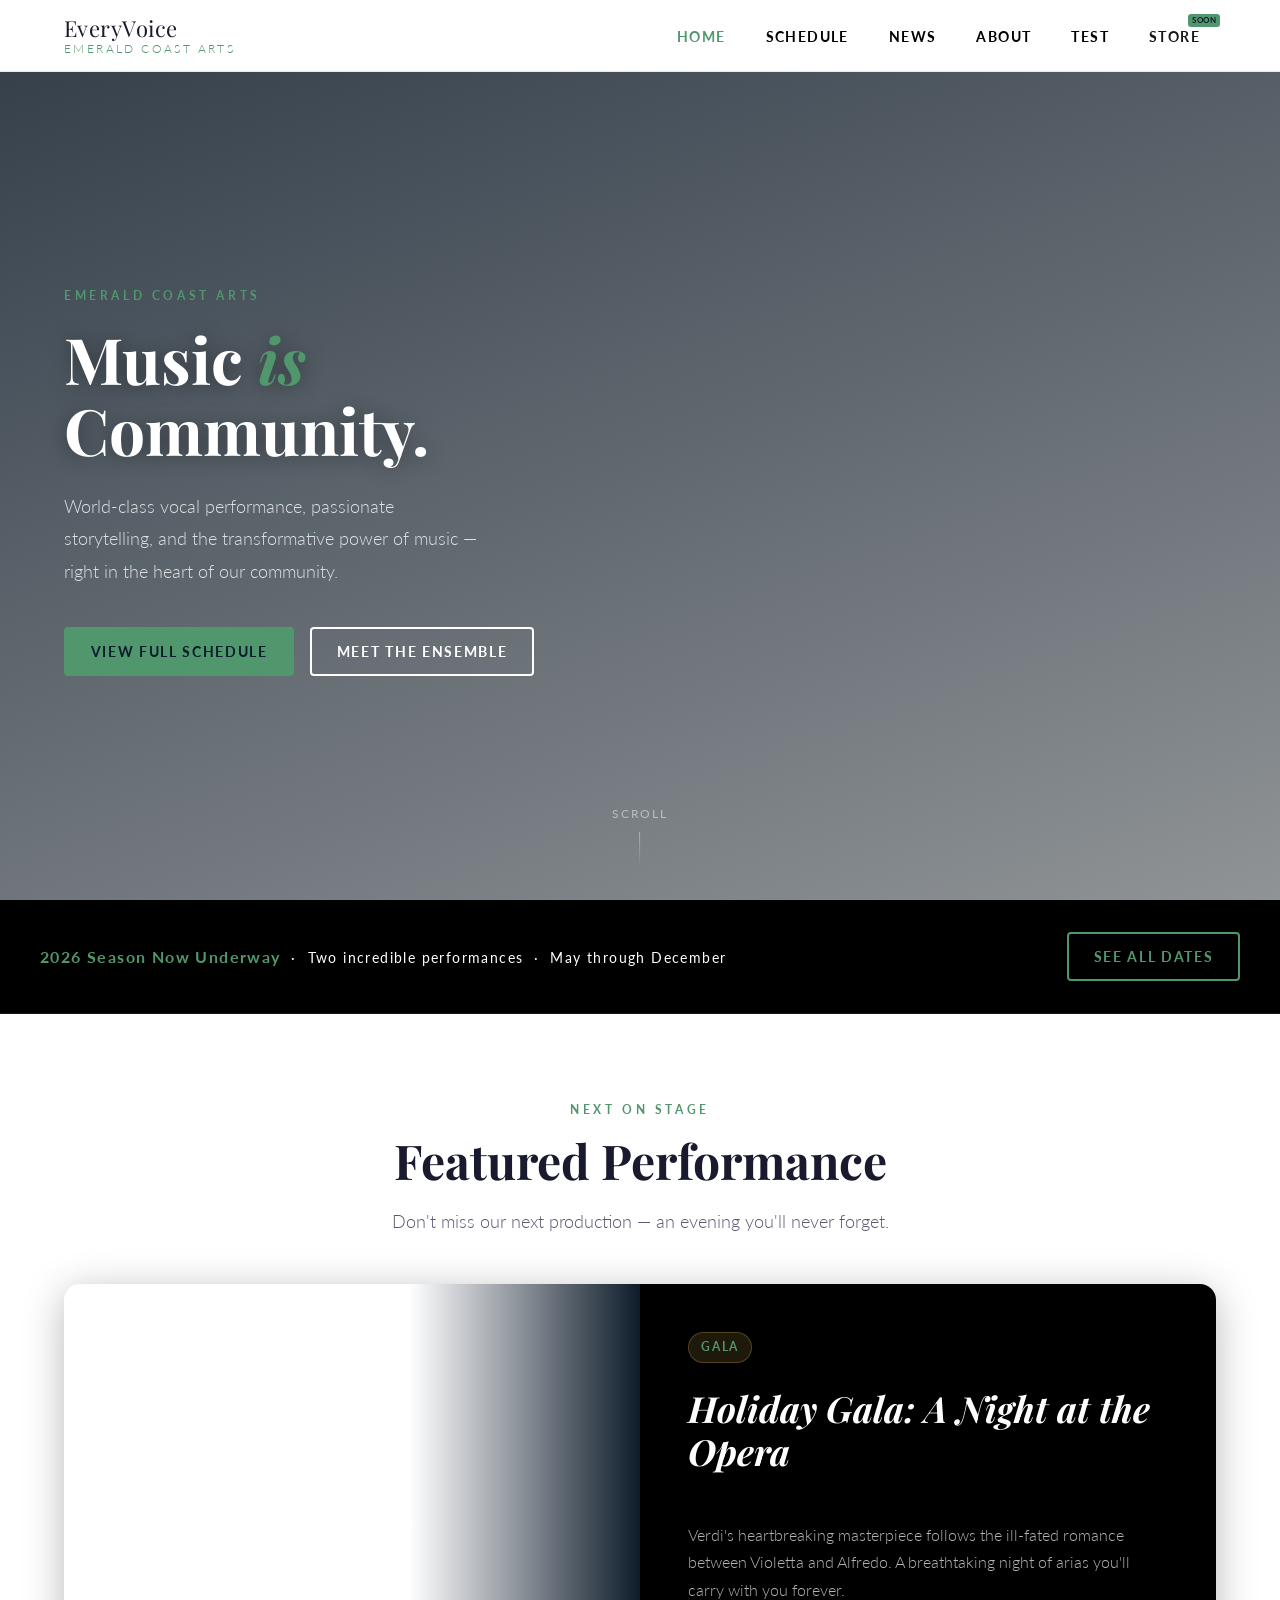
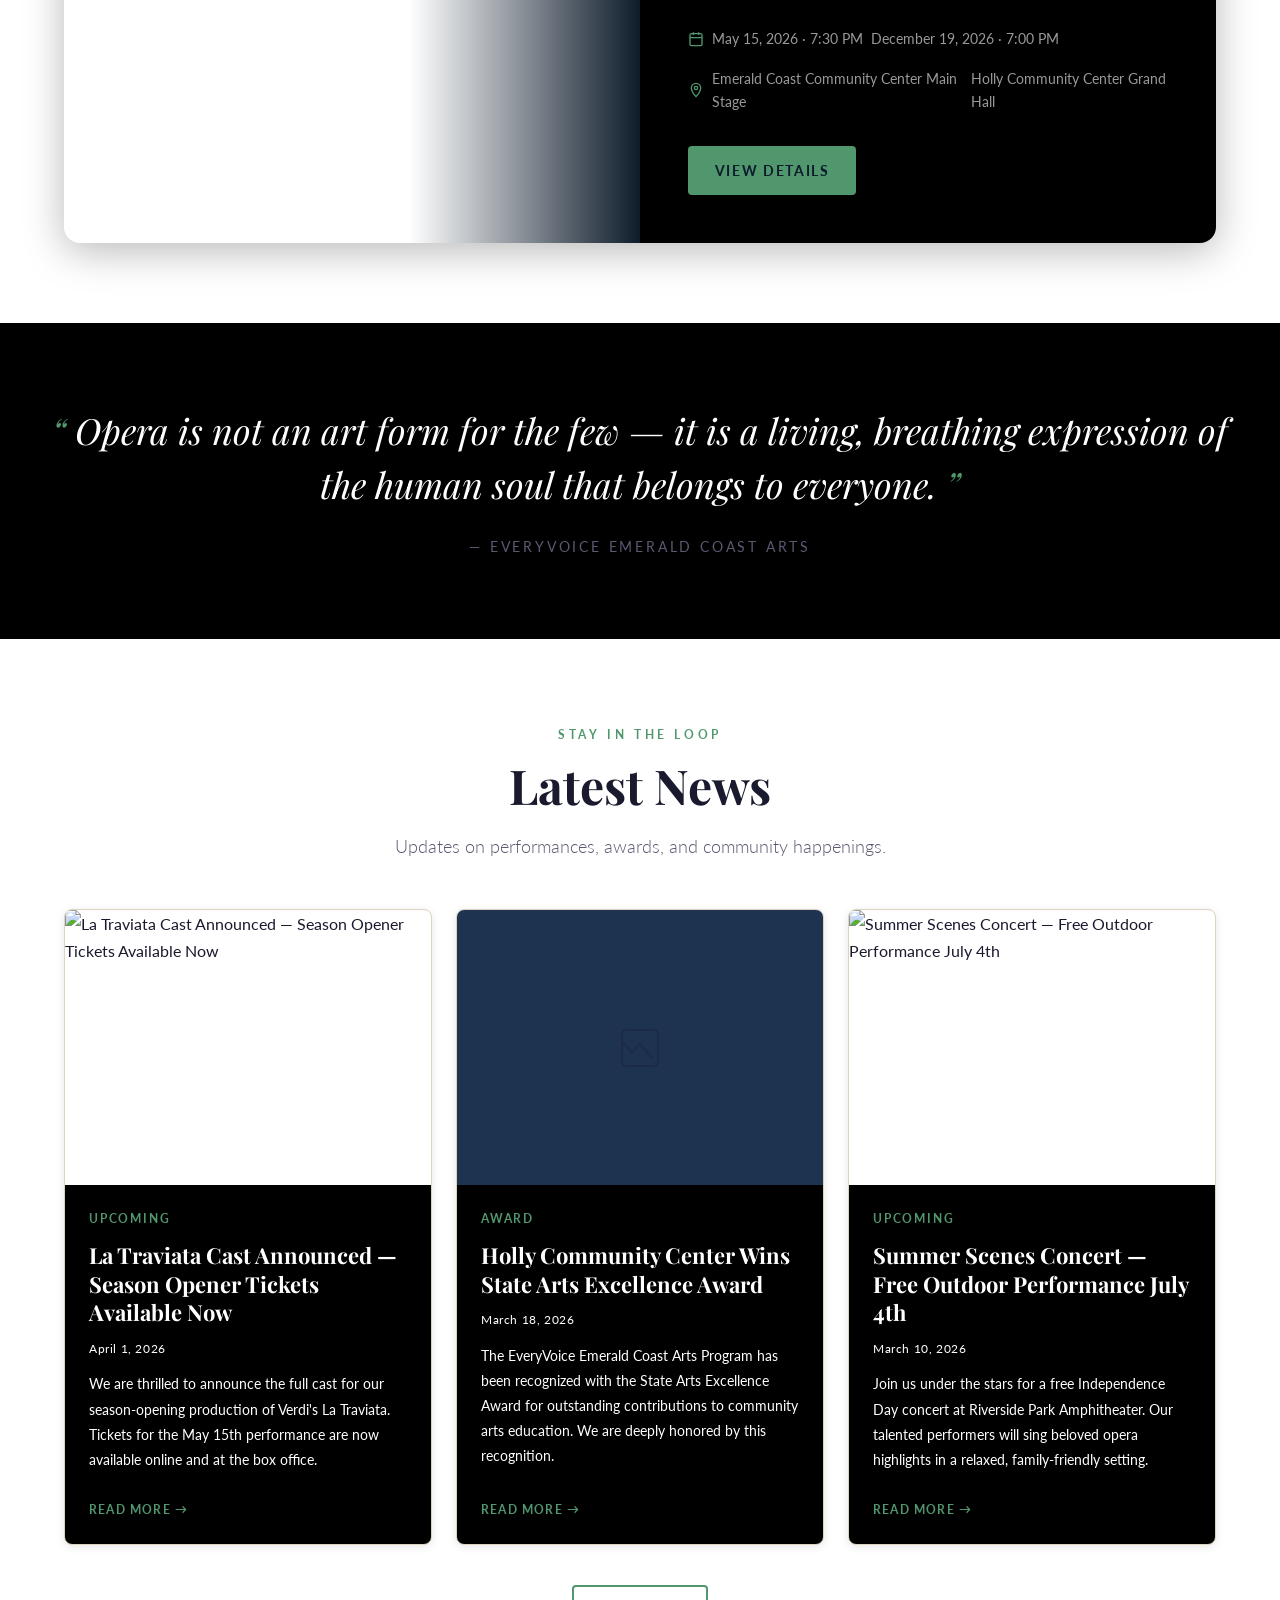
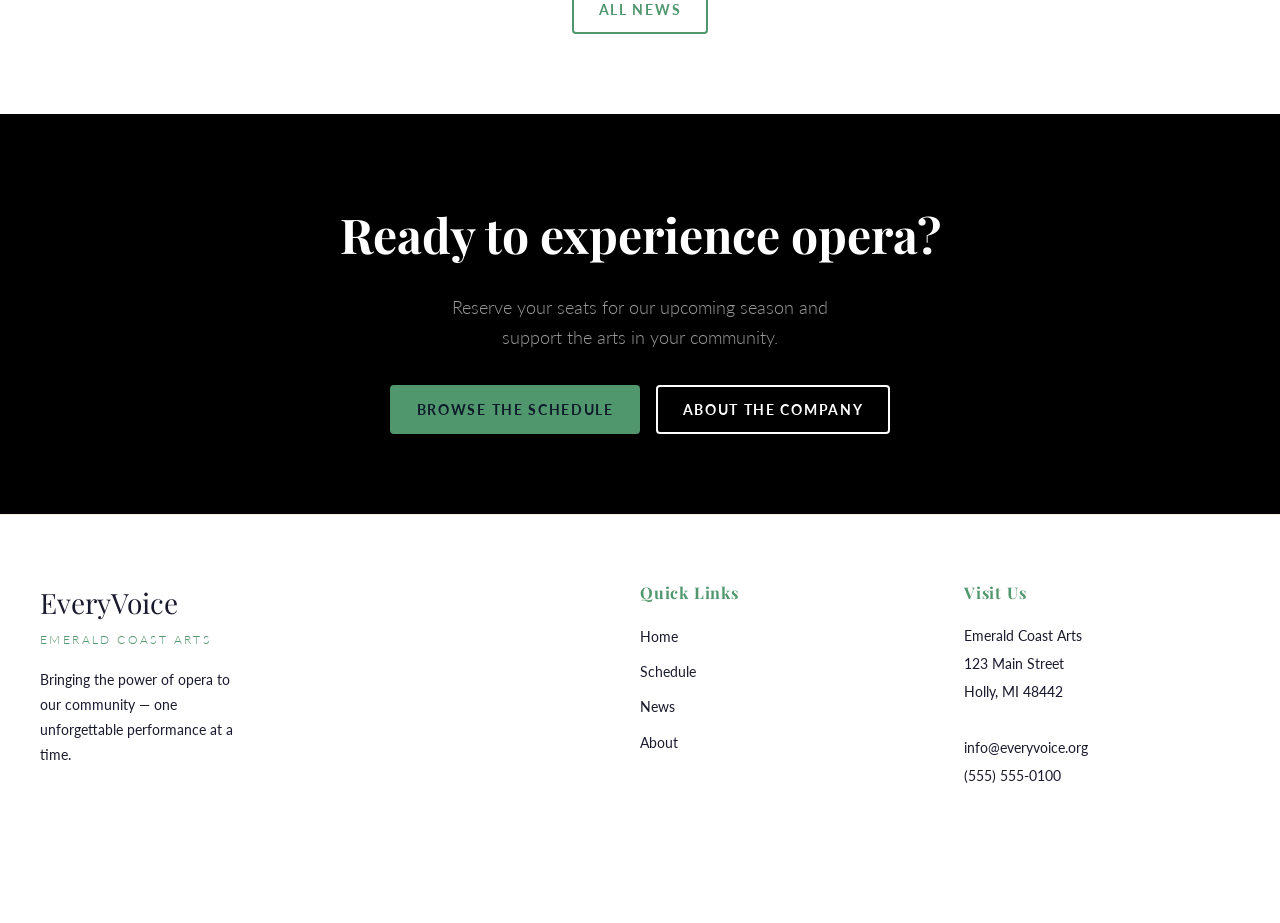
==== commit 768cdf72: "Added event page" ====
--- a/index.html
+++ b/index.html
@@ -26,6 +26,7 @@
         <li><a href="schedule.html">Schedule</a></li>
         <li><a href="news.html">News</a></li>
         <li><a href="about.html">About</a></li>
+        <li><a href="test.html">Test</a></li>
         <li><a href="store.html" class="coming-soon" aria-label="Store — Coming Soon" tabindex="-1" aria-disabled="true">Store</a></li>
       </ul>
     </div>
--- a/css/style.css
+++ b/css/style.css
@@ -13,8 +13,8 @@
   --clr-navy:        #0d1b2a;
   --clr-navy-mid:    #162436;
   --clr-navy-light:  #1e3350;
-  --clr-gold:        #539751;
-  --clr-gold-light:  #629661;
+  --clr-gold:        #51976e;
+  --clr-gold-light:  #51976e;
   --clr-gold-pale:   #f5e9c8;
   --clr-cream:       #faf6ef;
   --clr-white:       #ffffff;
@@ -1079,6 +1079,65 @@
 .skeleton-row { height: 100px; }
 
 /* ============================================================
+   EVENTBRITE TICKET MODAL
+   ============================================================ */
+.eb-modal-overlay {
+  position: fixed;
+  inset: 0;
+  background: rgba(0, 0, 0, .72);
+  z-index: 900;
+  display: flex;
+  align-items: center;
+  justify-content: center;
+  padding: var(--sp-4);
+}
+.eb-modal-overlay[hidden] { display: none; }
+
+.eb-modal-panel {
+  background: #fff;
+  border-radius: .5rem;
+  width: 100%;
+  max-width: 660px;
+  max-height: 90vh;
+  overflow-y: auto;
+  box-shadow: 0 20px 60px rgba(0, 0, 0, .4);
+}
+
+.eb-modal-header {
+  display: flex;
+  align-items: center;
+  justify-content: space-between;
+  padding: var(--sp-4) var(--sp-5);
+  border-bottom: 1px solid #e5e5e5;
+  position: sticky;
+  top: 0;
+  background: #fff;
+  z-index: 1;
+}
+
+.eb-modal-title {
+  font-family: var(--font-serif);
+  font-size: var(--fs-lg);
+  color: var(--clr-dark);
+  margin: 0;
+}
+
+.eb-modal-close {
+  background: none;
+  border: none;
+  font-size: 1.6rem;
+  line-height: 1;
+  cursor: pointer;
+  color: #888;
+  padding: 0 .25rem;
+  transition: color var(--transition);
+}
+.eb-modal-close:hover,
+.eb-modal-close:focus { color: var(--clr-dark); outline: 2px solid var(--clr-gold); }
+
+#eb-widget-host { padding: var(--sp-4); }
+
+/* ============================================================
    PRINT STYLES
    ============================================================ */
 @media print {
